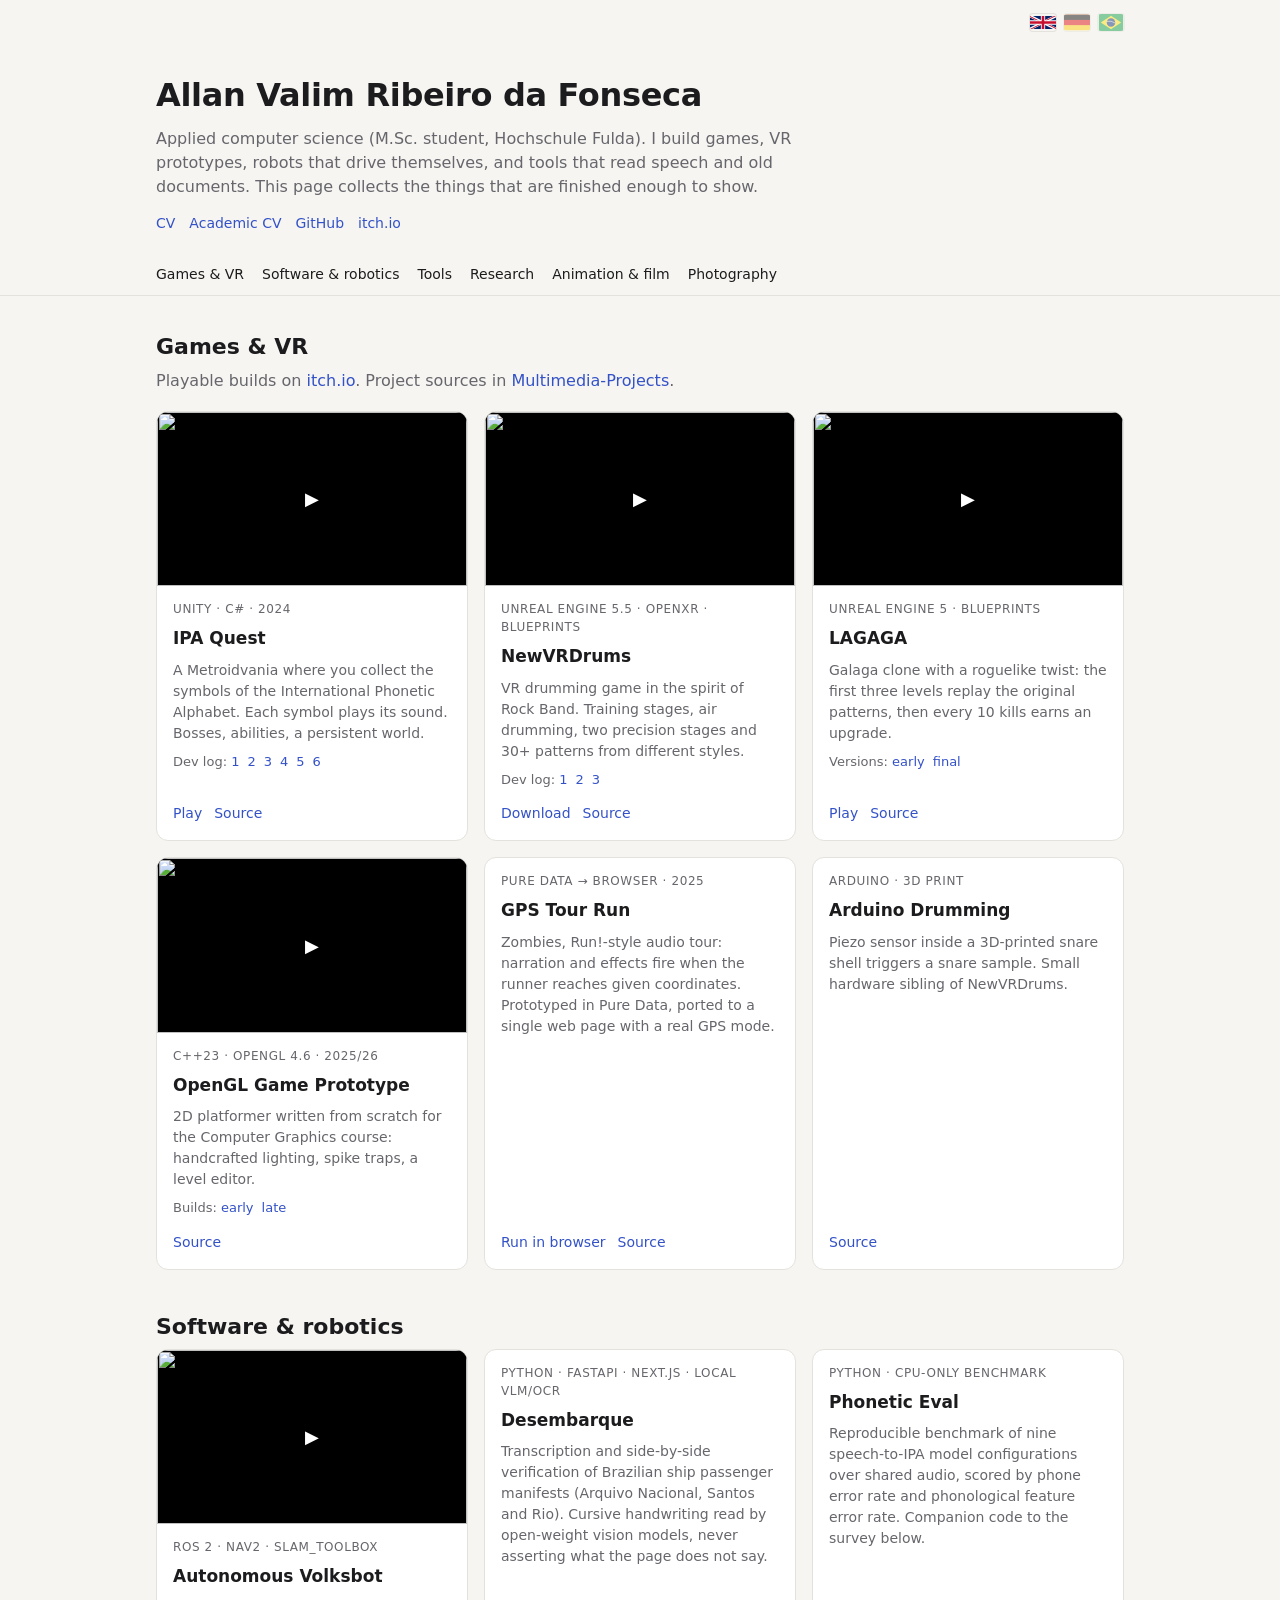
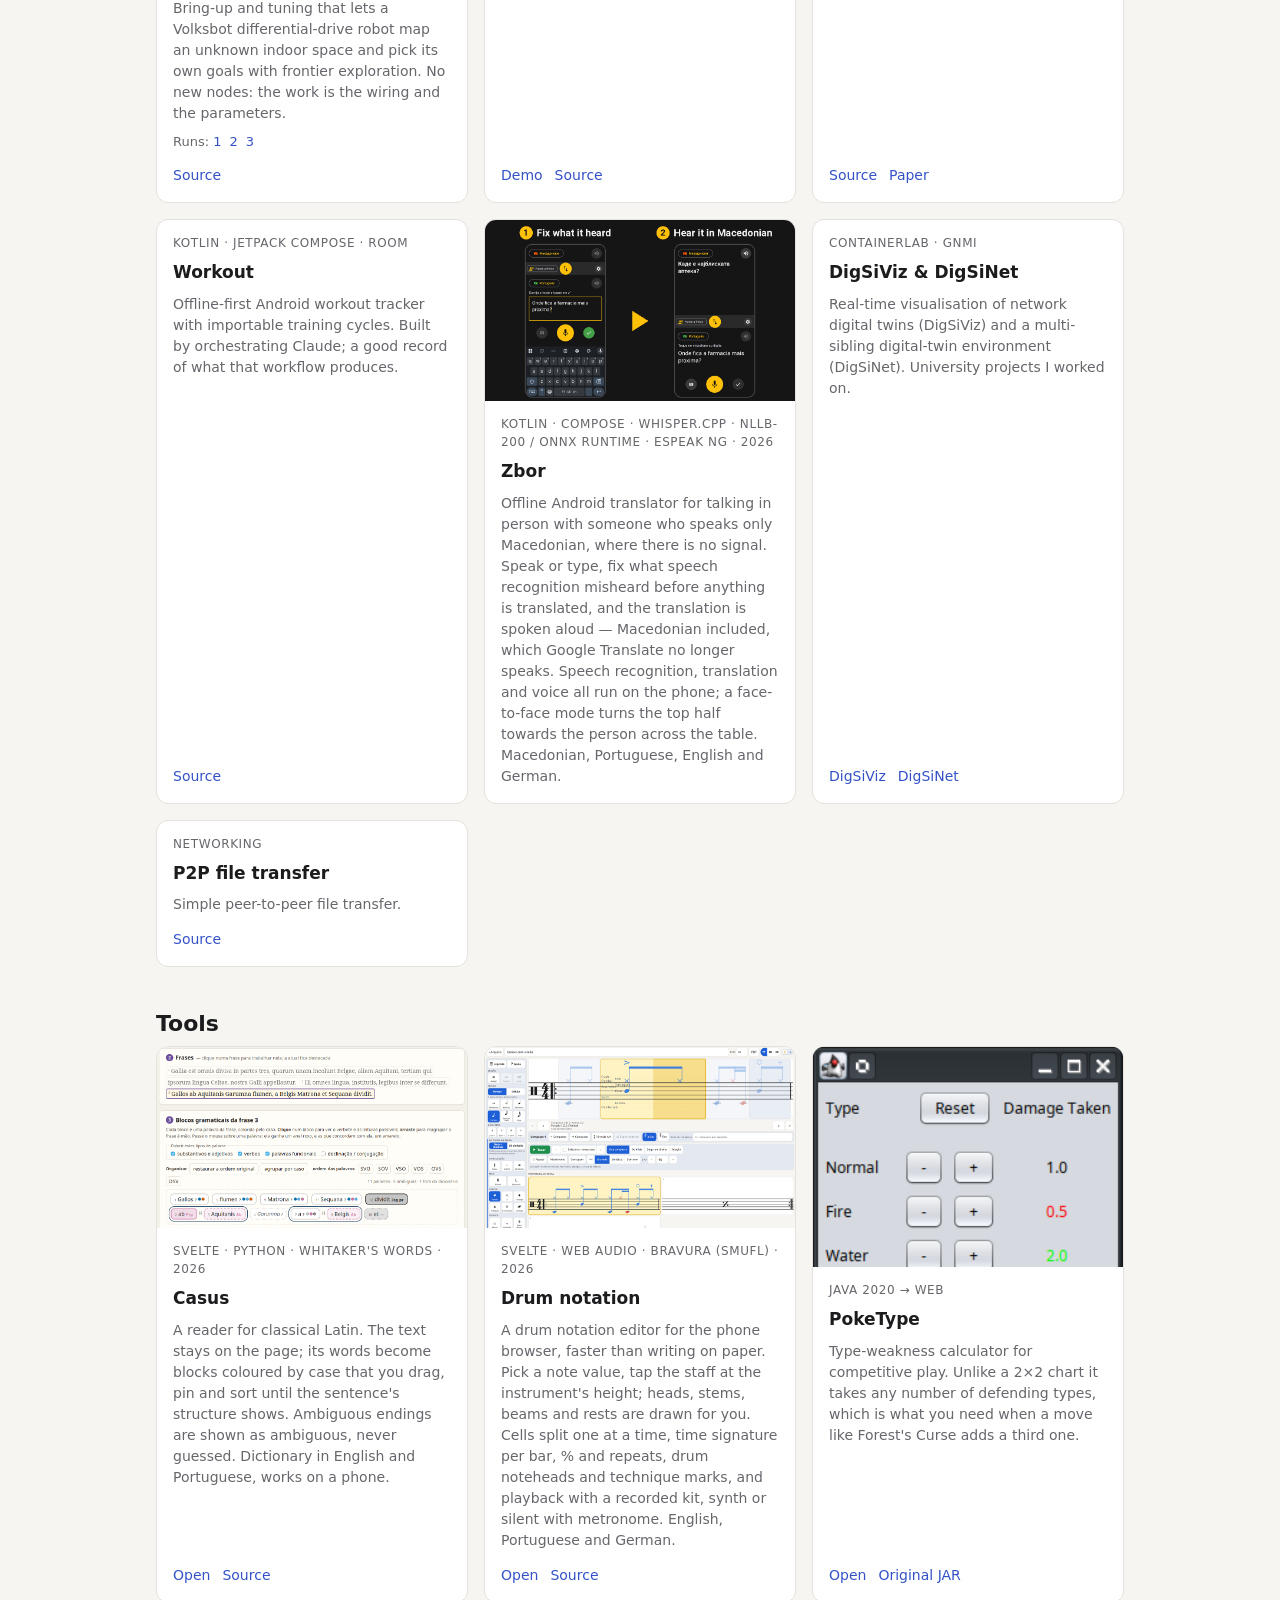
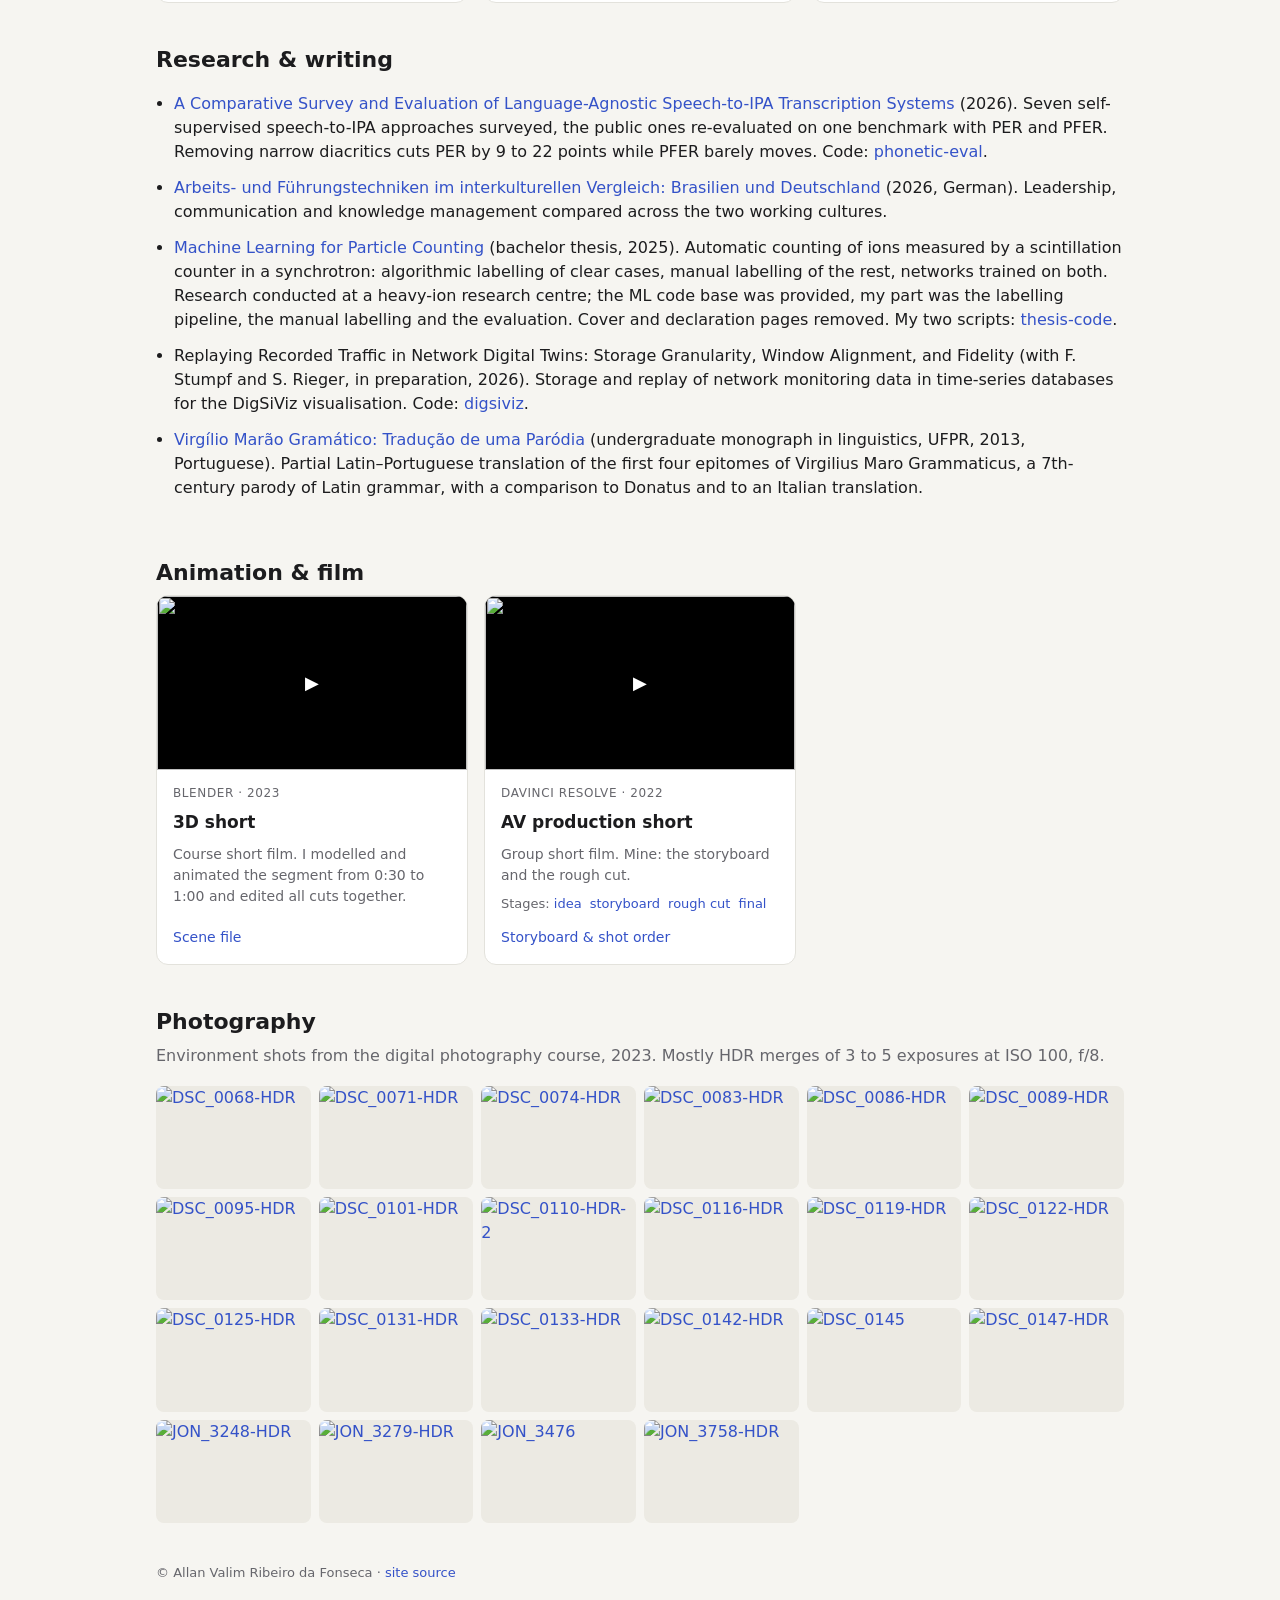
==== index.html @ 2a315b37 "Software: Zbor card (EN/PT/DE) with captioned phone screenshots Co-Authored-By: Claude Opus 5.5 <nor" ====
<!DOCTYPE html>
<html lang="en">
<head>
<meta charset="utf-8">
<meta name="viewport" content="width=device-width, initial-scale=1">
<title>Allan Valim</title>
<meta name="description" content="Portfolio: games, VR, robotics, speech and OCR research, photography.">
<link rel="stylesheet" href="/assets/site.css">
<link rel="alternate" hreflang="en" href="https://allan-valin.github.io/">
<link rel="alternate" hreflang="de" href="https://allan-valin.github.io/de/">
<link rel="alternate" hreflang="pt-BR" href="https://allan-valin.github.io/pt/">
</head>
<body>
<div class="wrap">
  <div class="topbar">
    <div class="lang"><a href="/" hreflang="en" aria-current="page"><img src="/assets/flag-en.svg" alt="English" title="English"></a><a href="/de/" hreflang="de"><img src="/assets/flag-de.svg" alt="Deutsch" title="Deutsch"></a><a href="/pt/" hreflang="pt-BR"><img src="/assets/flag-pt.svg" alt="Português (Brasil)" title="Português (Brasil)"></a></div>
  </div>
  <header>
    <h1>Allan Valim Ribeiro da Fonseca</h1>
    <p>Applied computer science (M.Sc. student, Hochschule Fulda). I build games, VR prototypes, robots that drive
    themselves, and tools that read speech and old documents. This page collects the things that are finished
    enough to show.</p>
    <div class="links">
      <a href="/cv/">CV</a>
      <a href="/cv/academic.html">Academic CV</a>
      <a href="https://github.com/allan-valin">GitHub</a>
      <a href="https://dshiryu.itch.io/">itch.io</a>
    </div>
  </header>
</div>
<nav><div class="wrap">
  <a href="#games">Games &amp; VR</a><a href="#software">Software &amp; robotics</a><a href="#tools">Tools</a>
  <a href="#research">Research</a><a href="#video">Animation &amp; film</a><a href="#photo">Photography</a>
</div></nav>
<div class="wrap">

<section id="games">
  <h2>Games &amp; VR</h2>
  <p class="lead">Playable builds on <a href="https://dshiryu.itch.io/">itch.io</a>. Project sources in
  <a href="https://github.com/allan-valin/Multimedia-Projects">Multimedia-Projects</a>.</p>
  <div class="grid">
    <article class="card">
      <div class="video" data-yt="d5KGt78X4Zw"></div>
      <div class="body">
        <div class="meta">Unity · C# · 2024</div>
        <h3>IPA Quest</h3>
        <p>A Metroidvania where you collect the symbols of the International Phonetic Alphabet. Each symbol plays its sound. Bosses, abilities, a persistent world.</p>
        <div class="more">Dev log: <a href="https://youtu.be/o40W4CSKxYI">1</a><a href="https://youtu.be/0MiXnWycQ1Y">2</a><a href="https://youtu.be/D8CVJgH5FyY">3</a><a href="https://youtu.be/lmDvVpGJ-9Q">4</a><a href="https://youtu.be/lhuoFkcW75Q">5</a><a href="https://youtu.be/d5KGt78X4Zw">6</a></div>
        <div class="actions"><a href="https://dshiryu.itch.io/ipa-quest">Play</a><a href="https://github.com/allan-valin/Multimedia-Projects/tree/main/ipa-quest">Source</a></div>
      </div>
    </article>
    <article class="card">
      <div class="video" data-yt="0HEHauoTeX4"></div>
      <div class="body">
        <div class="meta">Unreal Engine 5.5 · OpenXR · Blueprints</div>
        <h3>NewVRDrums</h3>
        <p>VR drumming game in the spirit of Rock Band. Training stages, air drumming, two precision stages and 30+ patterns from different styles.</p>
        <div class="more">Dev log: <a href="https://youtu.be/xFSqV9ts4kc">1</a><a href="https://youtu.be/C6ION-TzIEk">2</a><a href="https://youtu.be/0HEHauoTeX4">3</a></div>
        <div class="actions"><a href="https://dshiryu.itch.io/newvrdrums">Download</a><a href="https://github.com/allan-valin/Multimedia-Projects/tree/main/newvrdrums">Source</a></div>
      </div>
    </article>
    <article class="card">
      <div class="video" data-yt="rxo0J-phc5k"></div>
      <div class="body">
        <div class="meta">Unreal Engine 5 · Blueprints</div>
        <h3>LAGAGA</h3>
        <p>Galaga clone with a roguelike twist: the first three levels replay the original patterns, then every 10 kills earns an upgrade.</p>
        <div class="more">Versions: <a href="https://youtu.be/g9wgBNP4m7w">early</a><a href="https://youtu.be/rxo0J-phc5k">final</a></div>
        <div class="actions"><a href="https://dshiryu.itch.io/lagaga">Play</a><a href="https://github.com/allan-valin/Multimedia-Projects/tree/main/lagaga">Source</a></div>
      </div>
    </article>
    <article class="card">
      <div class="video" data-yt="SlkjIsgrkFg"></div>
      <div class="body">
        <div class="meta">C++23 · OpenGL 4.6 · 2025/26</div>
        <h3>OpenGL Game Prototype</h3>
        <p>2D platformer written from scratch for the Computer Graphics course: handcrafted lighting, spike traps, a level editor.</p>
        <div class="more">Builds: <a href="https://youtu.be/PyeexglXJ5c">early</a><a href="https://youtu.be/SlkjIsgrkFg">late</a></div>
        <div class="actions"><a href="https://github.com/allan-valin/OpenGL_Game_Prototype">Source</a></div>
      </div>
    </article>
    <article class="card">
      <div class="body">
        <div class="meta">Pure Data → browser · 2025</div>
        <h3>GPS Tour Run</h3>
        <p>Zombies, Run!-style audio tour: narration and effects fire when the runner reaches given coordinates. Prototyped in Pure Data, ported to a single web page with a real GPS mode.</p>
        <div class="actions"><a href="https://allan-valin.github.io/puredata_gps_tour_running/">Run in browser</a><a href="https://github.com/allan-valin/puredata_gps_tour_running">Source</a></div>
      </div>
    </article>
    <article class="card">
      <div class="body">
        <div class="meta">Arduino · 3D print</div>
        <h3>Arduino Drumming</h3>
        <p>Piezo sensor inside a 3D-printed snare shell triggers a snare sample. Small hardware sibling of NewVRDrums.</p>
        <div class="actions"><a href="https://github.com/allan-valin/Arduino_Drumming">Source</a></div>
      </div>
    </article>
  </div>
</section>

<section id="software">
  <h2>Software &amp; robotics</h2>
  <div class="grid">
    <article class="card">
      <div class="video" data-yt="T_6b75PGNpw"></div>
      <div class="body">
        <div class="meta">ROS 2 · Nav2 · slam_toolbox</div>
        <h3>Autonomous Volksbot</h3>
        <p>Bring-up and tuning that lets a Volksbot differential-drive robot map an unknown indoor space and pick its own goals with frontier exploration. No new nodes: the work is the wiring and the parameters.</p>
        <div class="more">Runs: <a href="https://youtu.be/T_6b75PGNpw">1</a><a href="https://youtu.be/JWfDaIo4NeI">2</a><a href="https://youtu.be/-dB20vLv-Fg">3</a></div>
        <div class="actions"><a href="https://github.com/allan-valin/autonomous_driving_volksbot_nbv">Source</a></div>
      </div>
    </article>
    <article class="card">
      <div class="body">
        <div class="meta">Python · FastAPI · Next.js · local VLM/OCR</div>
        <h3>Desembarque</h3>
        <p>Transcription and side-by-side verification of Brazilian ship passenger manifests (Arquivo Nacional, Santos and Rio). Cursive handwriting read by open-weight vision models, never asserting what the page does not say.</p>
        <div class="actions"><a href="/desembarque/">Demo</a><a href="https://github.com/allan-valin/ocr-gene-docs">Source</a></div>
      </div>
    </article>
    <article class="card">
      <div class="body">
        <div class="meta">Python · CPU-only benchmark</div>
        <h3>Phonetic Eval</h3>
        <p>Reproducible benchmark of nine speech-to-IPA model configurations over shared audio, scored by phone error rate and phonological feature error rate. Companion code to the survey below.</p>
        <div class="actions"><a href="https://github.com/allan-valin/phonetic-eval">Source</a><a href="#research">Paper</a></div>
      </div>
    </article>
    <article class="card">
      <div class="body">
        <div class="meta">Kotlin · Jetpack Compose · Room</div>
        <h3>Workout</h3>
        <p>Offline-first Android workout tracker with importable training cycles. Built by orchestrating Claude; a good record of what that workflow produces.</p>
        <div class="actions"><a href="https://github.com/allan-valin/workout-app">Source</a></div>
      </div>
    </article>
    <article class="card">
      <img class="shot" src="/img/zbor-en.png" alt="Zbor on a phone: a Portuguese sentence being corrected, then its Macedonian translation">
      <div class="body">
        <div class="meta">Kotlin · Compose · whisper.cpp · NLLB-200 / ONNX Runtime · eSpeak NG · 2026</div>
        <h3>Zbor</h3>
        <p>Offline Android translator for talking in person with someone who speaks only Macedonian, where there is no signal. Speak or type, fix what speech recognition misheard before anything is translated, and the translation is spoken aloud &mdash; Macedonian included, which Google Translate no longer speaks. Speech recognition, translation and voice all run on the phone; a face-to-face mode turns the top half towards the person across the table. Macedonian, Portuguese, English and German.</p>
      </div>
    </article>
    <article class="card">
      <div class="body">
        <div class="meta">containerlab · gNMI</div>
        <h3>DigSiViz &amp; DigSiNet</h3>
        <p>Real-time visualisation of network digital twins (DigSiViz) and a multi-sibling digital-twin environment (DigSiNet). University projects I worked on.</p>
        <div class="actions"><a href="https://github.com/allan-valin/digsiviz">DigSiViz</a><a href="https://github.com/allan-valin/digsinet">DigSiNet</a></div>
      </div>
    </article>
    <article class="card">
      <div class="body">
        <div class="meta">Networking</div>
        <h3>P2P file transfer</h3>
        <p>Simple peer-to-peer file transfer.</p>
        <div class="actions"><a href="https://github.com/allan-valin/P2P">Source</a></div>
      </div>
    </article>
  </div>
</section>

<section id="tools">
  <h2>Tools</h2>
  <div class="grid">
    <article class="card">
      <a href="https://allan-valin.github.io/casus/"><img class="shot" src="/img/casus.png" alt="Casus: the first sentence of Caesar as blocks coloured by case"></a>
      <div class="body">
        <div class="meta">Svelte · Python · Whitaker's WORDS · 2026</div>
        <h3>Casus</h3>
        <p>A reader for classical Latin. The text stays on the page; its words become blocks coloured by case that you drag, pin and sort until the sentence's structure shows. Ambiguous endings are shown as ambiguous, never guessed. Dictionary in English and Portuguese, works on a phone.</p>
        <div class="actions"><a href="https://allan-valin.github.io/casus/">Open</a><a href="https://github.com/allan-valin/casus">Source</a></div>
      </div>
    </article>
    <article class="card">
      <a href="https://allan-valin.github.io/drum-notation-app/"><img class="shot" src="/img/drum-notation.png" alt="Drum notation editor: a groove with a fill, the focused beat enlarged above the whole score"></a>
      <div class="body">
        <div class="meta">Svelte · Web Audio · Bravura (SMuFL) · 2026</div>
        <h3>Drum notation</h3>
        <p>A drum notation editor for the phone browser, faster than writing on paper. Pick a note value, tap the staff at the instrument's height; heads, stems, beams and rests are drawn for you. Cells split one at a time, time signature per bar, % and repeats, drum noteheads and technique marks, and playback with a recorded kit, synth or silent with metronome. English, Portuguese and German.</p>
        <div class="actions"><a href="https://allan-valin.github.io/drum-notation-app/">Open</a><a href="https://github.com/allan-valin/drum-notation-app">Source</a></div>
      </div>
    </article>
    <article class="card">
      <a href="/poketype/"><img class="shot" src="/img/poketype.png" alt="PokeType with Fire and Flying selected" style="max-height:220px;object-fit:cover;object-position:top"></a>
      <div class="body">
        <div class="meta">Java 2020 → web</div>
        <h3>PokeType</h3>
        <p>Type-weakness calculator for competitive play. Unlike a 2×2 chart it takes any number of defending types, which is what you need when a move like Forest's Curse adds a third one.</p>
        <div class="actions"><a href="/poketype/">Open</a><a href="https://github.com/allan-valin/Multimedia-Projects/tree/main/poketype">Original JAR</a></div>
      </div>
    </article>
  </div>
</section>

<section id="research">
  <h2>Research &amp; writing</h2>
  <div class="papers"><ul>
    <li><a href="/papers/2026-speech-to-ipa-survey.pdf">A Comparative Survey and Evaluation of Language-Agnostic Speech-to-IPA Transcription Systems</a> (2026).
      Seven self-supervised speech-to-IPA approaches surveyed, the public ones re-evaluated on one benchmark with PER and PFER. Removing narrow diacritics cuts PER by 9 to 22 points while PFER barely moves. Code: <a href="https://github.com/allan-valin/phonetic-eval">phonetic-eval</a>.</li>
    <li><a href="/papers/2026-hausarbeit-arbeits-und-fuehrungstechniken.pdf">Arbeits- und Führungstechniken im interkulturellen Vergleich: Brasilien und Deutschland</a> (2026, German).
      Leadership, communication and knowledge management compared across the two working cultures.</li>
    <li><a href="/papers/2025-bachelor-thesis-ml-particle-counting.pdf">Machine Learning for Particle Counting</a> (bachelor thesis, 2025). Automatic counting of ions measured by a scintillation counter in a synchrotron: algorithmic labelling of clear cases, manual labelling of the rest, networks trained on both. Research conducted at a heavy-ion research centre; the ML code base was provided, my part was the labelling pipeline, the manual labelling and the evaluation. Cover and declaration pages removed. My two scripts: <a href="https://github.com/allan-valin/allan-valin.github.io/tree/main/papers/thesis-code">thesis-code</a>.</li>
    <li><span>Replaying Recorded Traffic in Network Digital Twins: Storage Granularity, Window Alignment, and Fidelity</span> (with F. Stumpf and S. Rieger, in preparation, 2026).
      Storage and replay of network monitoring data in time-series databases for the DigSiViz visualisation. Code: <a href="https://github.com/allan-valin/digsiviz">digsiviz</a>.</li>
    <li><a href="/papers/2013-monografia-virgilio-marao-gramatico.pdf">Virgílio Marão Gramático: Tradução de uma Paródia</a> (undergraduate monograph in linguistics, UFPR, 2013, Portuguese).
      Partial Latin–Portuguese translation of the first four epitomes of Virgilius Maro Grammaticus, a 7th-century parody of Latin grammar, with a comparison to Donatus and to an Italian translation.</li>
  </ul></div>
</section>

<section id="video">
  <h2>Animation &amp; film</h2>
  <div class="grid">
    <article class="card">
      <div class="video" data-yt="PU85iHkLb8Q"></div>
      <div class="body">
        <div class="meta">Blender · 2023</div>
        <h3>3D short</h3>
        <p>Course short film. I modelled and animated the segment from 0:30 to 1:00 and edited all cuts together.</p>
        <div class="actions"><a href="https://github.com/allan-valin/Multimedia-Projects/tree/main/blender-animation">Scene file</a></div>
      </div>
    </article>
    <article class="card">
      <div class="video" data-yt="4o1PCR2Bwsg"></div>
      <div class="body">
        <div class="meta">DaVinci Resolve · 2022</div>
        <h3>AV production short</h3>
        <p>Group short film. Mine: the storyboard and the rough cut.</p>
        <div class="more">Stages: <a href="https://youtu.be/dv04gdY5CBw">idea</a><a href="https://youtu.be/NxbNgtwK-fs">storyboard</a><a href="https://youtu.be/JiZ6InrlHv8">rough cut</a><a href="https://youtu.be/4o1PCR2Bwsg">final</a></div>
        <div class="actions"><a href="https://github.com/allan-valin/Multimedia-Projects/tree/main/av-production">Storyboard &amp; shot order</a></div>
      </div>
    </article>
  </div>
</section>

<section id="photo">
  <h2>Photography</h2>
  <p class="lead">Environment shots from the digital photography course, 2023. Mostly HDR merges of 3 to 5 exposures at ISO 100, f/8.</p>
  <div class="photos" id="photos"></div>
</section>

<footer>© Allan Valim Ribeiro da Fonseca · <a href="https://github.com/allan-valin/allan-valin.github.io">site source</a></footer>
</div>
<script>
// YouTube: thumbnail first, iframe only on click (no third-party requests until the visitor asks).
for (const v of document.querySelectorAll(".video[data-yt]")) {
  const id = v.dataset.yt;
  v.innerHTML = `<img src="https://img.youtube.com/vi/${id}/hqdefault.jpg" alt="" loading="lazy"><button aria-label="Play video"></button>`;
  v.querySelector("button").onclick = () => { v.innerHTML = `<iframe src="https://www.youtube-nocookie.com/embed/${id}?autoplay=1" title="YouTube video" allow="autoplay; encrypted-media; picture-in-picture" allowfullscreen></iframe>`; };
}
const P = ["DSC_0068-HDR","DSC_0071-HDR","DSC_0074-HDR","DSC_0083-HDR","DSC_0086-HDR","DSC_0089-HDR","DSC_0095-HDR","DSC_0101-HDR","DSC_0110-HDR-2","DSC_0116-HDR","DSC_0119-HDR","DSC_0122-HDR","DSC_0125-HDR","DSC_0131-HDR","DSC_0133-HDR","DSC_0142-HDR","DSC_0145","DSC_0147-HDR","JON_3248-HDR","JON_3279-HDR","JON_3476","JON_3758-HDR"];
const base = "https://raw.githubusercontent.com/allan-valin/Multimedia-Projects/main/photography/";
document.getElementById("photos").innerHTML = P.map(n => `<a href="${base}${n}.jpg" target="_blank" rel="noopener"><img src="${base}thumb_${n}.jpg" alt="${n}" loading="lazy"></a>`).join("");
</script>
</body>
</html>
---- assets/site.css ----
:root { --bg:#f6f5f1; --fg:#1c1c1e; --mute:#66666c; --card:#fff; --line:#e3e2dc; --accent:#3452c8; --tag:#eceae3; }
@media (prefers-color-scheme: dark) { :root { --bg:#131518; --fg:#e8e6e1; --mute:#9094a0; --card:#1b1e24; --line:#2a2e37; --accent:#8da2fb; --tag:#262a33; } }
* { box-sizing:border-box; }
html { scroll-behavior:smooth; }
body { margin:0; background:var(--bg); color:var(--fg); font:16px/1.5 system-ui,-apple-system,Segoe UI,sans-serif; }
a { color:var(--accent); text-decoration:none; } a:hover { text-decoration:underline; }
.wrap { max-width:1000px; margin:0 auto; padding:0 16px; }
header { padding:40px 0 20px; }
header h1 { margin:0; font-size:32px; letter-spacing:-.01em; }
header p { margin:8px 0 0; color:var(--mute); max-width:640px; }
nav { position:sticky; top:0; background:color-mix(in srgb, var(--bg) 88%, transparent); backdrop-filter:blur(8px); border-bottom:1px solid var(--line); z-index:5; }
nav .wrap { display:flex; gap:4px 18px; flex-wrap:wrap; padding:10px 16px; font-size:14px; }
nav a { color:var(--fg); }
.links { margin-top:14px; display:flex; gap:14px; flex-wrap:wrap; font-size:14px; }
section { padding:34px 0 6px; }
h2 { font-size:22px; margin:0 0 6px; }
.lead { color:var(--mute); margin:0 0 18px; }
.grid { display:grid; grid-template-columns:repeat(auto-fill, minmax(290px,1fr)); gap:16px; }
.card { background:var(--card); border:1px solid var(--line); border-radius:12px; overflow:hidden; display:flex; flex-direction:column; }
.card .body { padding:14px 16px 16px; display:flex; flex-direction:column; gap:8px; flex:1; }
.card h3 { margin:0; font-size:17px; }
.card p { margin:0; color:var(--mute); font-size:14px; }
.meta { font-size:12px; color:var(--mute); text-transform:uppercase; letter-spacing:.05em; }
.actions { margin-top:auto; padding-top:6px; display:flex; gap:12px; flex-wrap:wrap; font-size:14px; }
.video { position:relative; aspect-ratio:16/9; background:#000; }
.video iframe, .video img { position:absolute; inset:0; width:100%; height:100%; border:0; object-fit:cover; }
.video button { position:absolute; inset:0; width:100%; height:100%; background:transparent; border:0; cursor:pointer; }
.video button::after { content:"▶"; position:absolute; left:50%; top:50%; transform:translate(-50%,-50%); width:56px; height:40px; border-radius:10px; background:rgba(0,0,0,.7); color:#fff; font-size:18px; display:grid; place-items:center; }
.more { font-size:13px; color:var(--mute); }
.more a { margin-right:8px; }
.tags { display:flex; gap:6px; flex-wrap:wrap; }
.tags span { background:var(--tag); border-radius:999px; padding:2px 9px; font-size:12px; color:var(--mute); }
.photos { display:grid; grid-template-columns:repeat(auto-fill, minmax(150px,1fr)); gap:8px; }
.photos a { display:block; aspect-ratio:3/2; overflow:hidden; border-radius:8px; background:var(--tag); }
.photos img { width:100%; height:100%; object-fit:cover; display:block; transition:transform .2s; }
.photos a:hover img { transform:scale(1.03); }
.papers li { margin-bottom:12px; }
.papers ul { padding-left:18px; }
footer { padding:34px 0; color:var(--mute); font-size:13px; }
img.shot { width:100%; display:block; background:#2b2f36; }

/* language switcher */
.topbar { display:flex; justify-content:space-between; align-items:center; gap:12px; padding-top:14px; font-size:14px; }
.topbar .home { color:var(--mute); }
.lang { display:flex; gap:8px; margin-left:auto; }
.lang a { display:block; opacity:.45; transition:opacity .15s; }
.lang a:hover, .lang a[aria-current="page"] { opacity:1; }
.lang img { width:26px; height:17px; display:block; border-radius:3px; box-shadow:0 0 0 1px var(--line); }

/* CV pages */
.cv { max-width:780px; }
.cv header { padding-bottom:6px; }
.cv .contact { color:var(--mute); font-size:14px; margin-top:6px; }
.cv h2 { margin:30px 0 10px; padding-bottom:4px; border-bottom:1px solid var(--line); }
.cv .entry { margin:0 0 14px; }
.cv .entry .head { display:flex; justify-content:space-between; gap:4px 16px; flex-wrap:wrap; }
.cv .entry .when { color:var(--mute); font-size:14px; white-space:nowrap; }
.cv .entry .where { color:var(--mute); font-size:14px; }
.cv ul, .cv ol { margin:6px 0 0; padding-left:20px; }
.cv li { margin-bottom:4px; }
.cv table { border-collapse:collapse; width:100%; font-size:15px; }
.cv td { border-top:1px solid var(--line); padding:7px 10px 7px 0; vertical-align:top; }
.cv td:first-child { color:var(--mute); width:30%; }
.cv .note { color:var(--mute); font-size:14px; }
@media print { nav, .topbar { display:none; } body { background:#fff; color:#000; } }
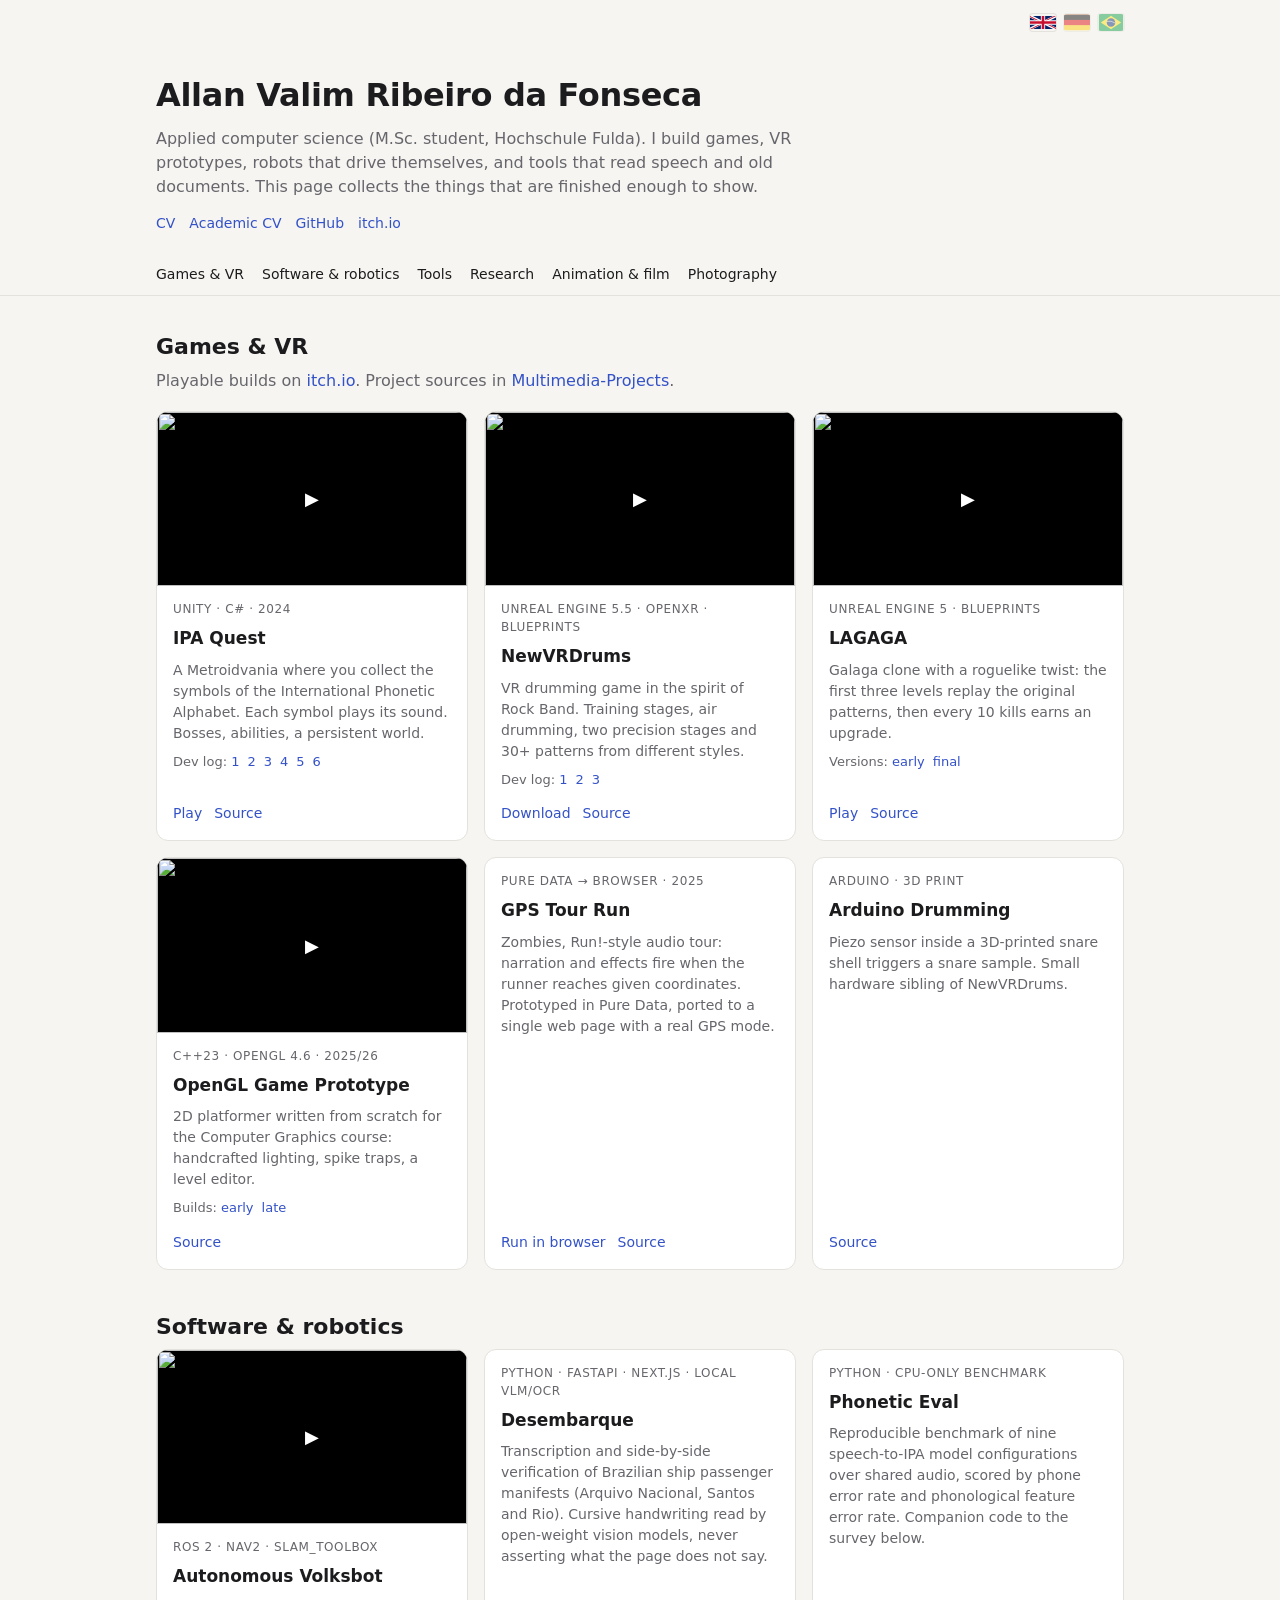
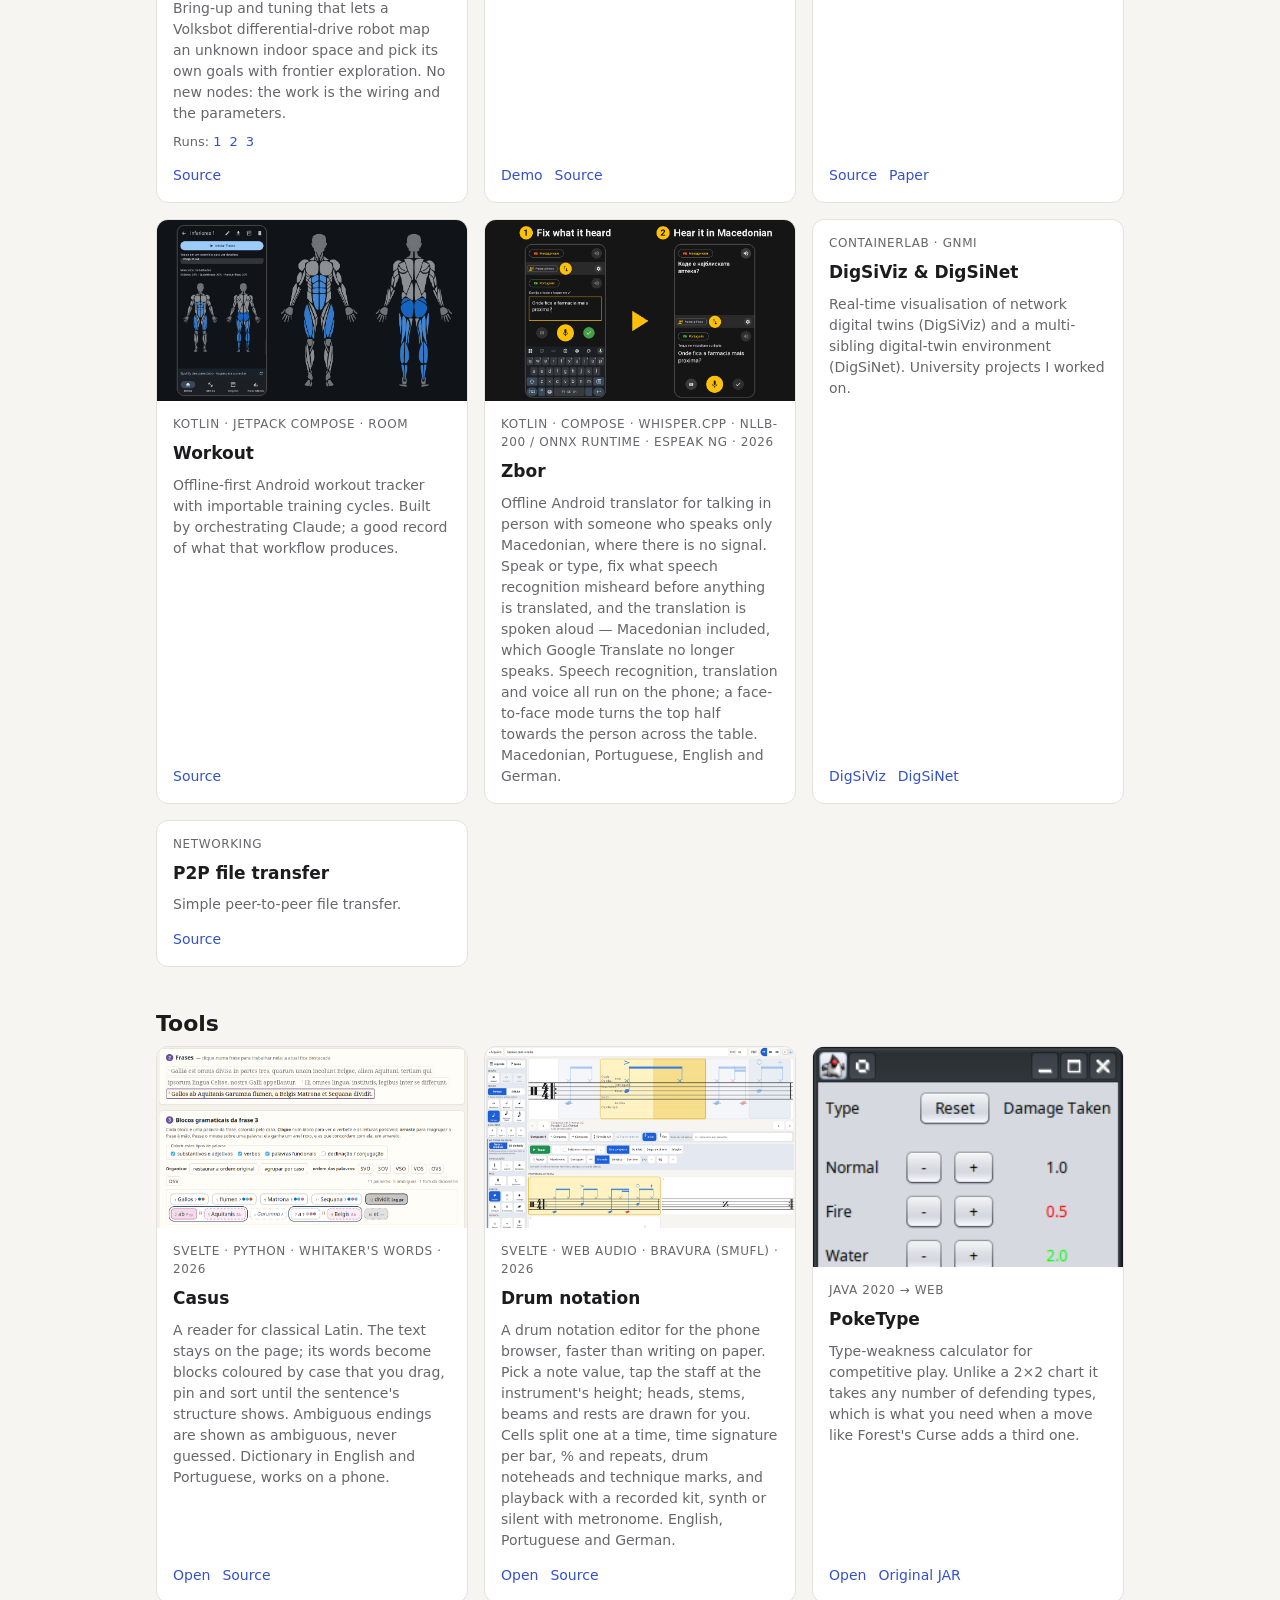
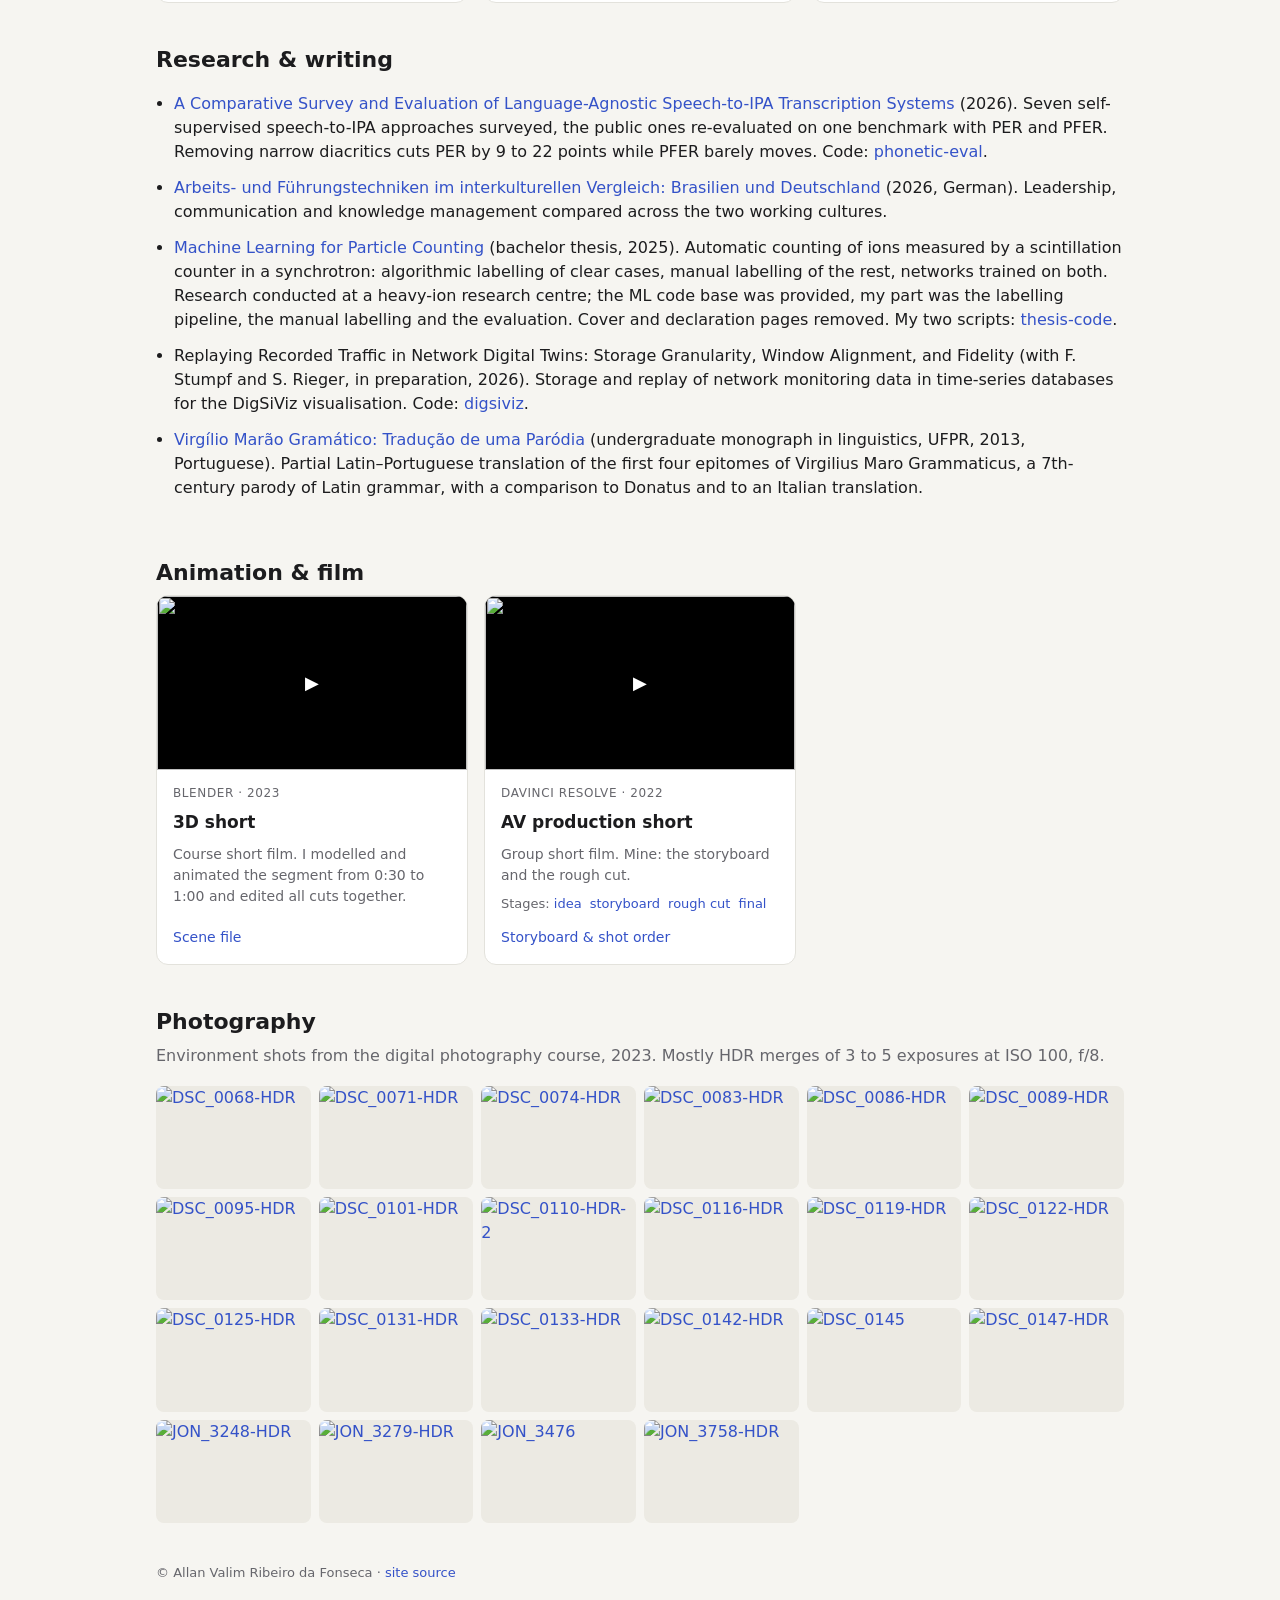
==== commit c9ffc5e6: "Workout card: phone screenshot with the muscle map Co-Authored-By: Claude Opus 5.5 <noreply@anthropi" ====
--- a/index.html
+++ b/index.html
@@ -128,6 +128,7 @@
       </div>
     </article>
     <article class="card">
+      <a href="https://github.com/allan-valin/workout-app"><img class="shot" src="/img/workout.png" alt="Workout app: a lower-body routine with the muscles it works highlighted on a body map"></a>
       <div class="body">
         <div class="meta">Kotlin · Jetpack Compose · Room</div>
         <h3>Workout</h3>
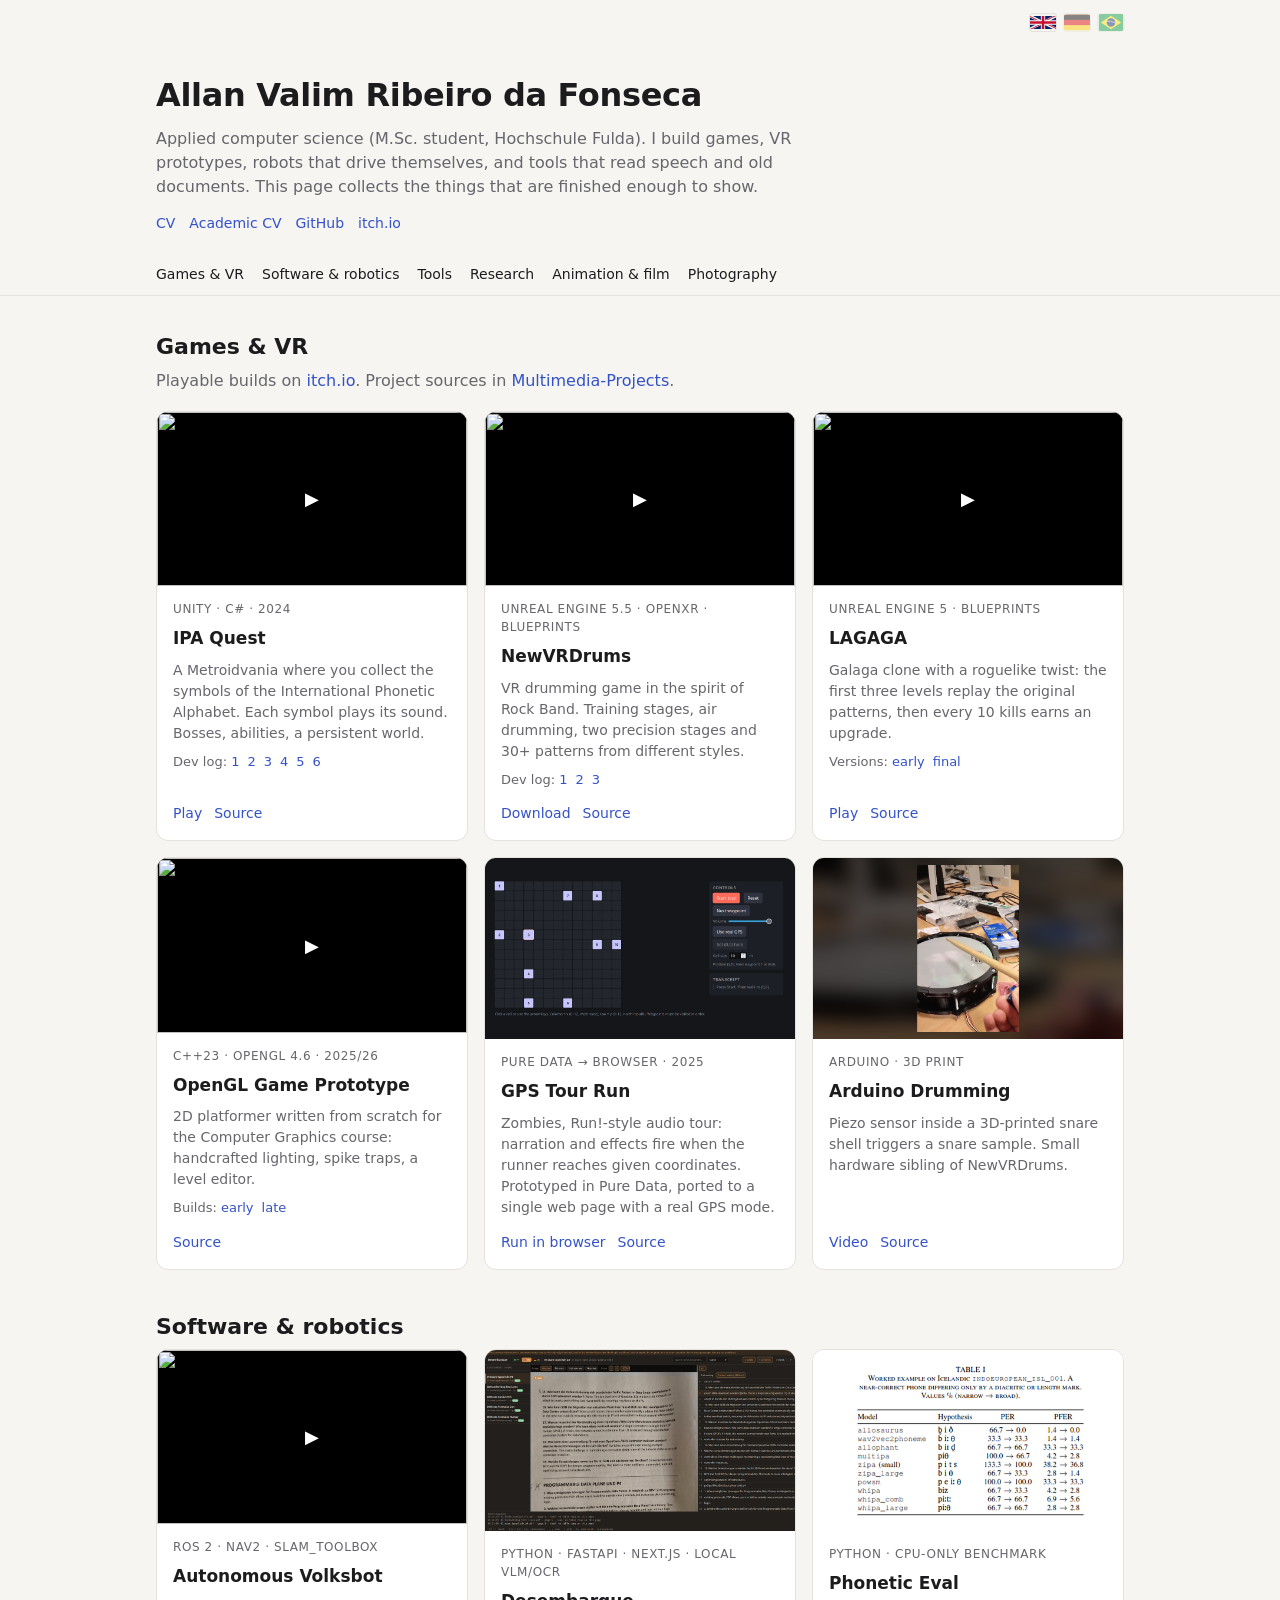
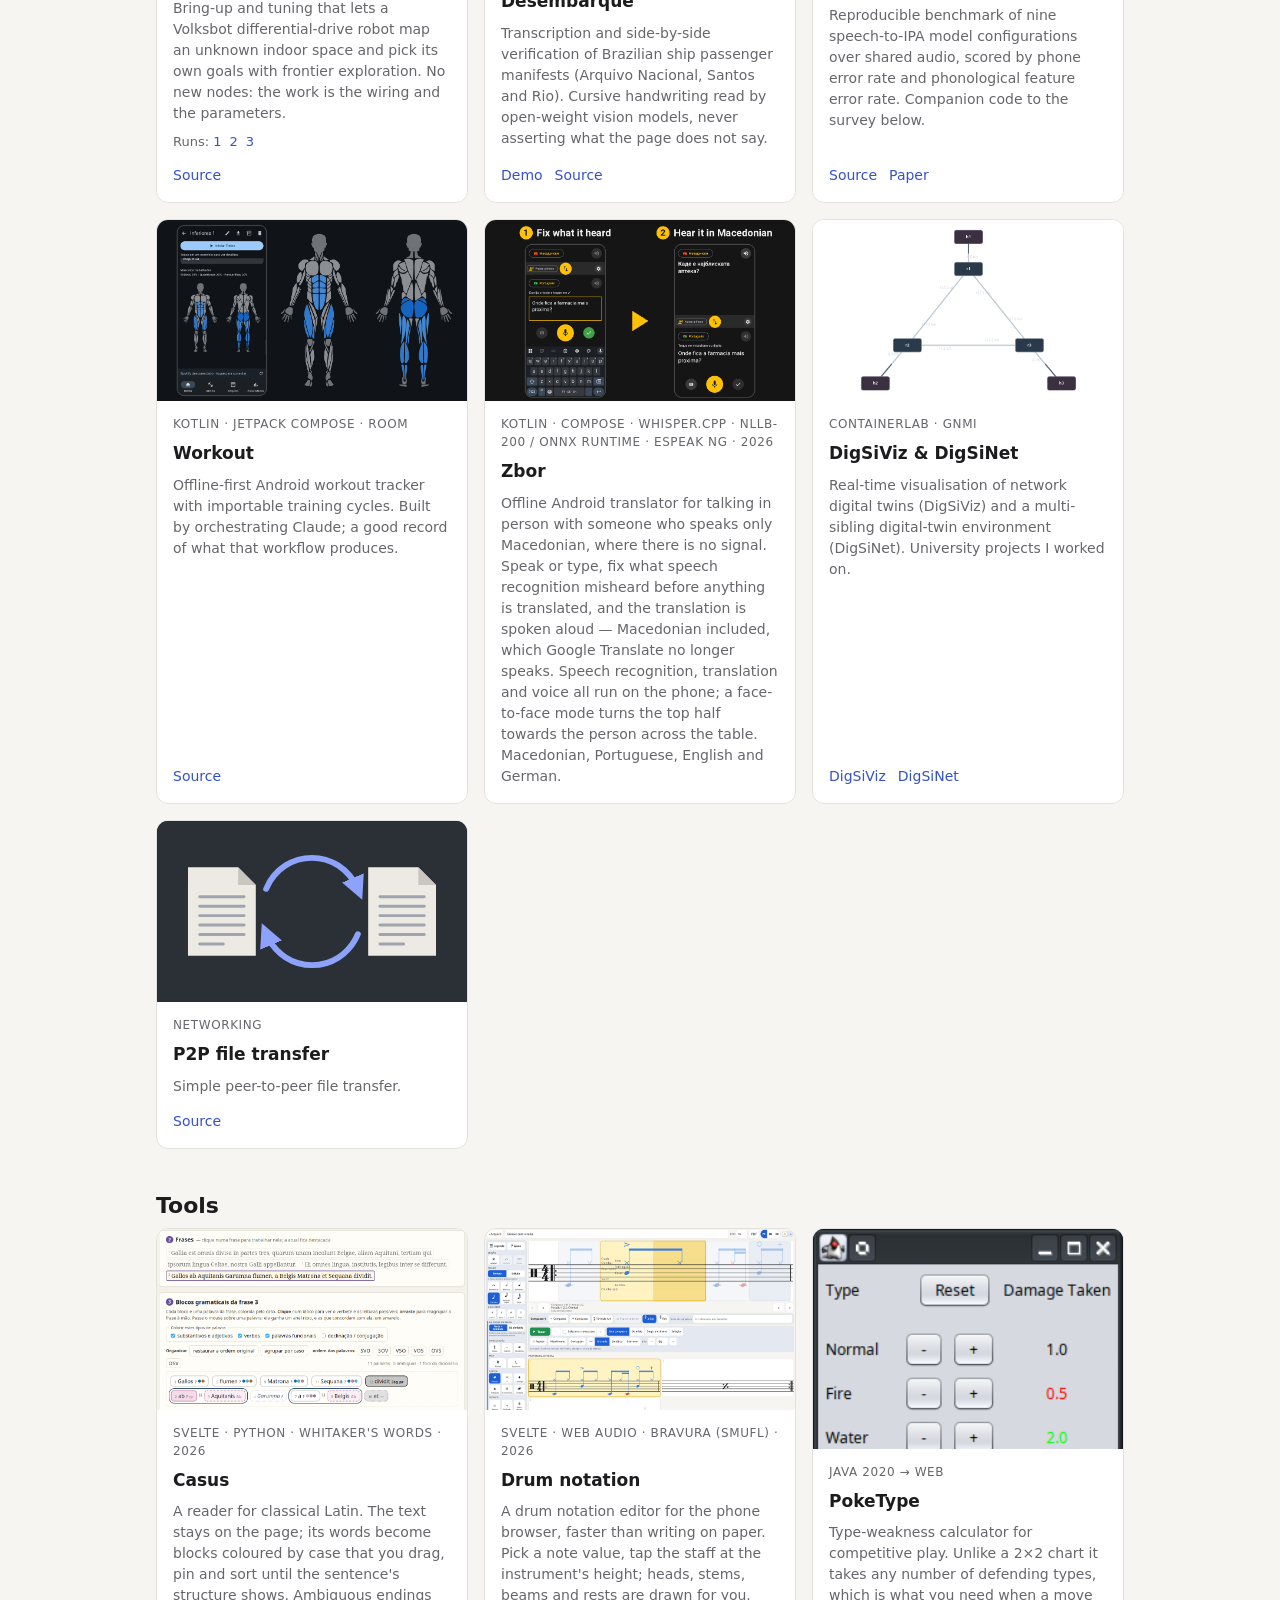
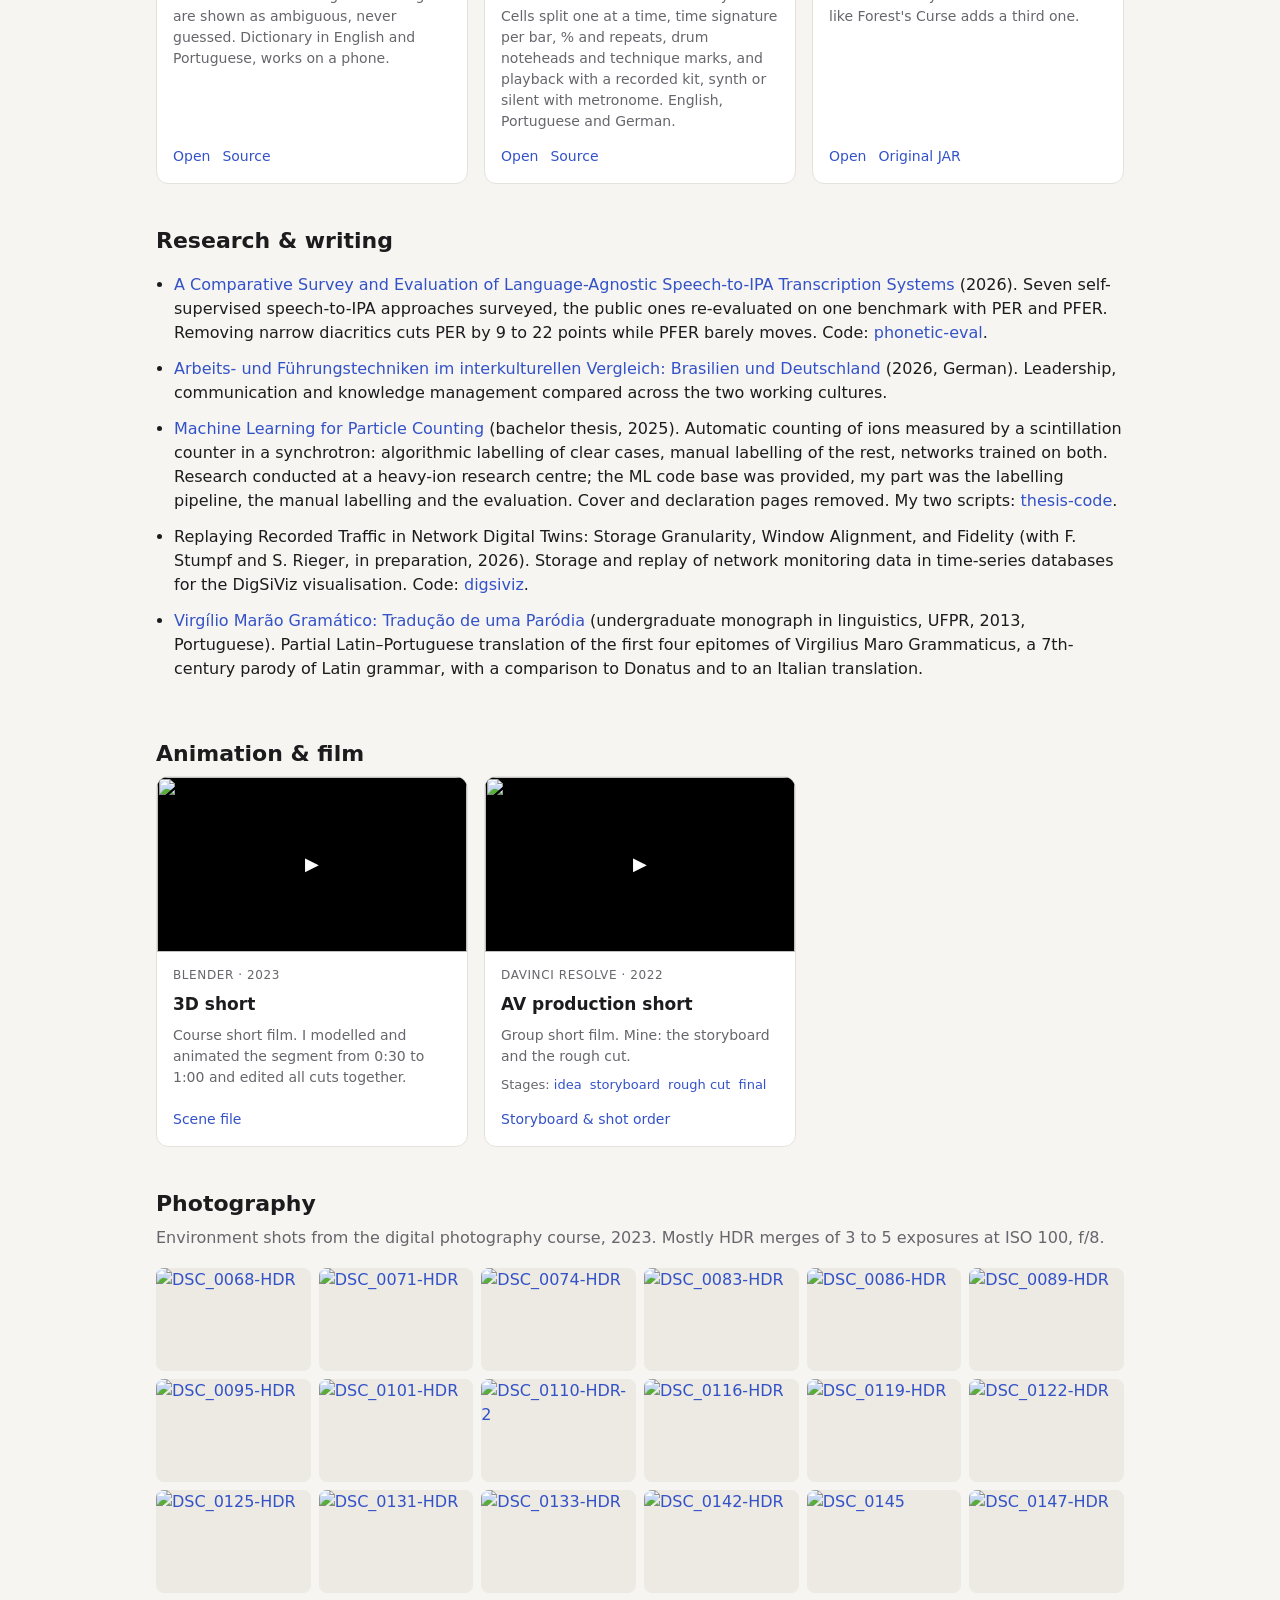
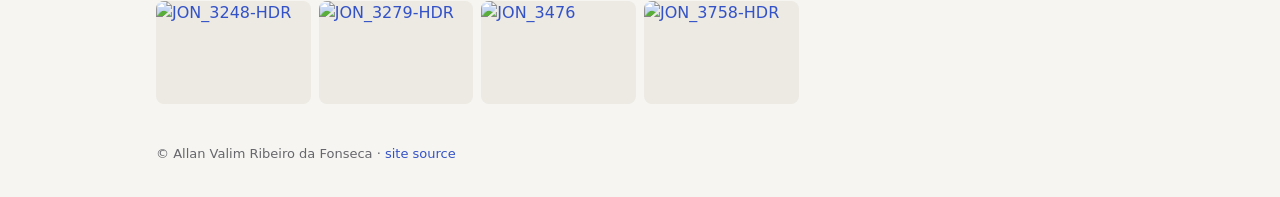
==== commit 3b06e7fa: "Images for GPS Tour Run, Arduino Drumming (+ video), Desembarque, Phonetic Eval, DigSiViz, P2P Co-Au" ====
--- a/index.html
+++ b/index.html
@@ -80,6 +80,7 @@
       </div>
     </article>
     <article class="card">
+      <a href="https://allan-valin.github.io/puredata_gps_tour_running/"><img class="shot" src="/img/gps-tour.png" alt="GPS Tour Run in the browser: a grid of numbered waypoints and the tour controls" loading="lazy"></a>
       <div class="body">
         <div class="meta">Pure Data → browser · 2025</div>
         <h3>GPS Tour Run</h3>
@@ -88,11 +89,12 @@
       </div>
     </article>
     <article class="card">
+      <a href="https://github.com/allan-valin/Arduino_Drumming/blob/main/media/arduino-drumming.mp4"><img class="shot" src="/img/arduino-drumming.png" alt="The 3D-printed snare being hit with a drumstick" loading="lazy"></a>
       <div class="body">
         <div class="meta">Arduino · 3D print</div>
         <h3>Arduino Drumming</h3>
         <p>Piezo sensor inside a 3D-printed snare shell triggers a snare sample. Small hardware sibling of NewVRDrums.</p>
-        <div class="actions"><a href="https://github.com/allan-valin/Arduino_Drumming">Source</a></div>
+        <div class="actions"><a href="https://github.com/allan-valin/Arduino_Drumming/blob/main/media/arduino-drumming.mp4">Video</a><a href="https://github.com/allan-valin/Arduino_Drumming">Source</a></div>
       </div>
     </article>
   </div>
@@ -112,6 +114,7 @@
       </div>
     </article>
     <article class="card">
+      <a href="/desembarque/"><img class="shot" src="/img/desembarque.png" alt="Desembarque: a scanned page beside its line-by-line transcription" loading="lazy"></a>
       <div class="body">
         <div class="meta">Python · FastAPI · Next.js · local VLM/OCR</div>
         <h3>Desembarque</h3>
@@ -120,6 +123,7 @@
       </div>
     </article>
     <article class="card">
+      <a href="https://github.com/allan-valin/phonetic-eval"><img class="shot" src="/img/phonetic-eval.png" alt="Table: ten speech-to-IPA models on one Icelandic word, PER and PFER narrow to broad" loading="lazy"></a>
       <div class="body">
         <div class="meta">Python · CPU-only benchmark</div>
         <h3>Phonetic Eval</h3>
@@ -145,6 +149,7 @@
       </div>
     </article>
     <article class="card">
+      <a href="https://github.com/allan-valin/digsiviz"><img class="shot" src="/img/digsiviz.png" alt="DigSiViz: a three-router network topology with live link rates" loading="lazy"></a>
       <div class="body">
         <div class="meta">containerlab · gNMI</div>
         <h3>DigSiViz &amp; DigSiNet</h3>
@@ -153,6 +158,7 @@
       </div>
     </article>
     <article class="card">
+      <a href="https://github.com/allan-valin/P2P"><img class="shot" src="/img/p2p.svg" alt="Two files with arrows going both ways between them" loading="lazy"></a>
       <div class="body">
         <div class="meta">Networking</div>
         <h3>P2P file transfer</h3>
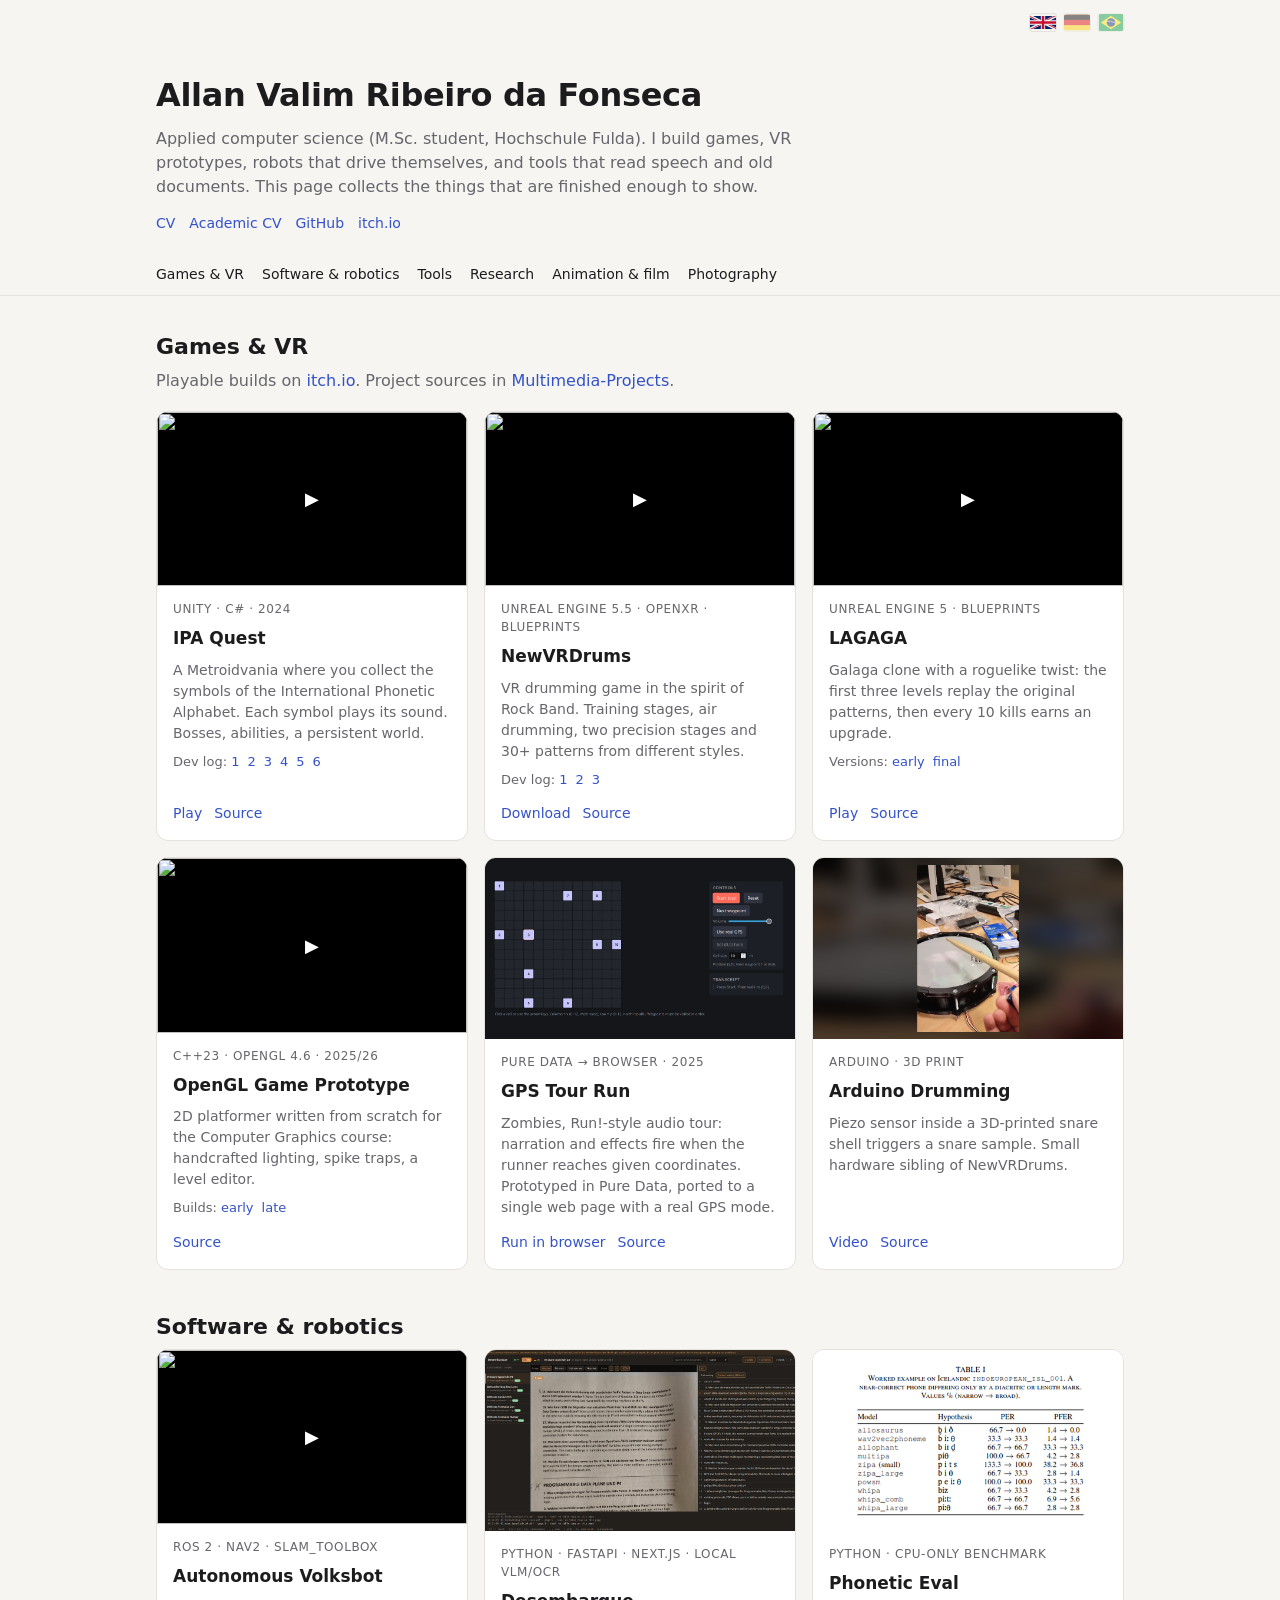
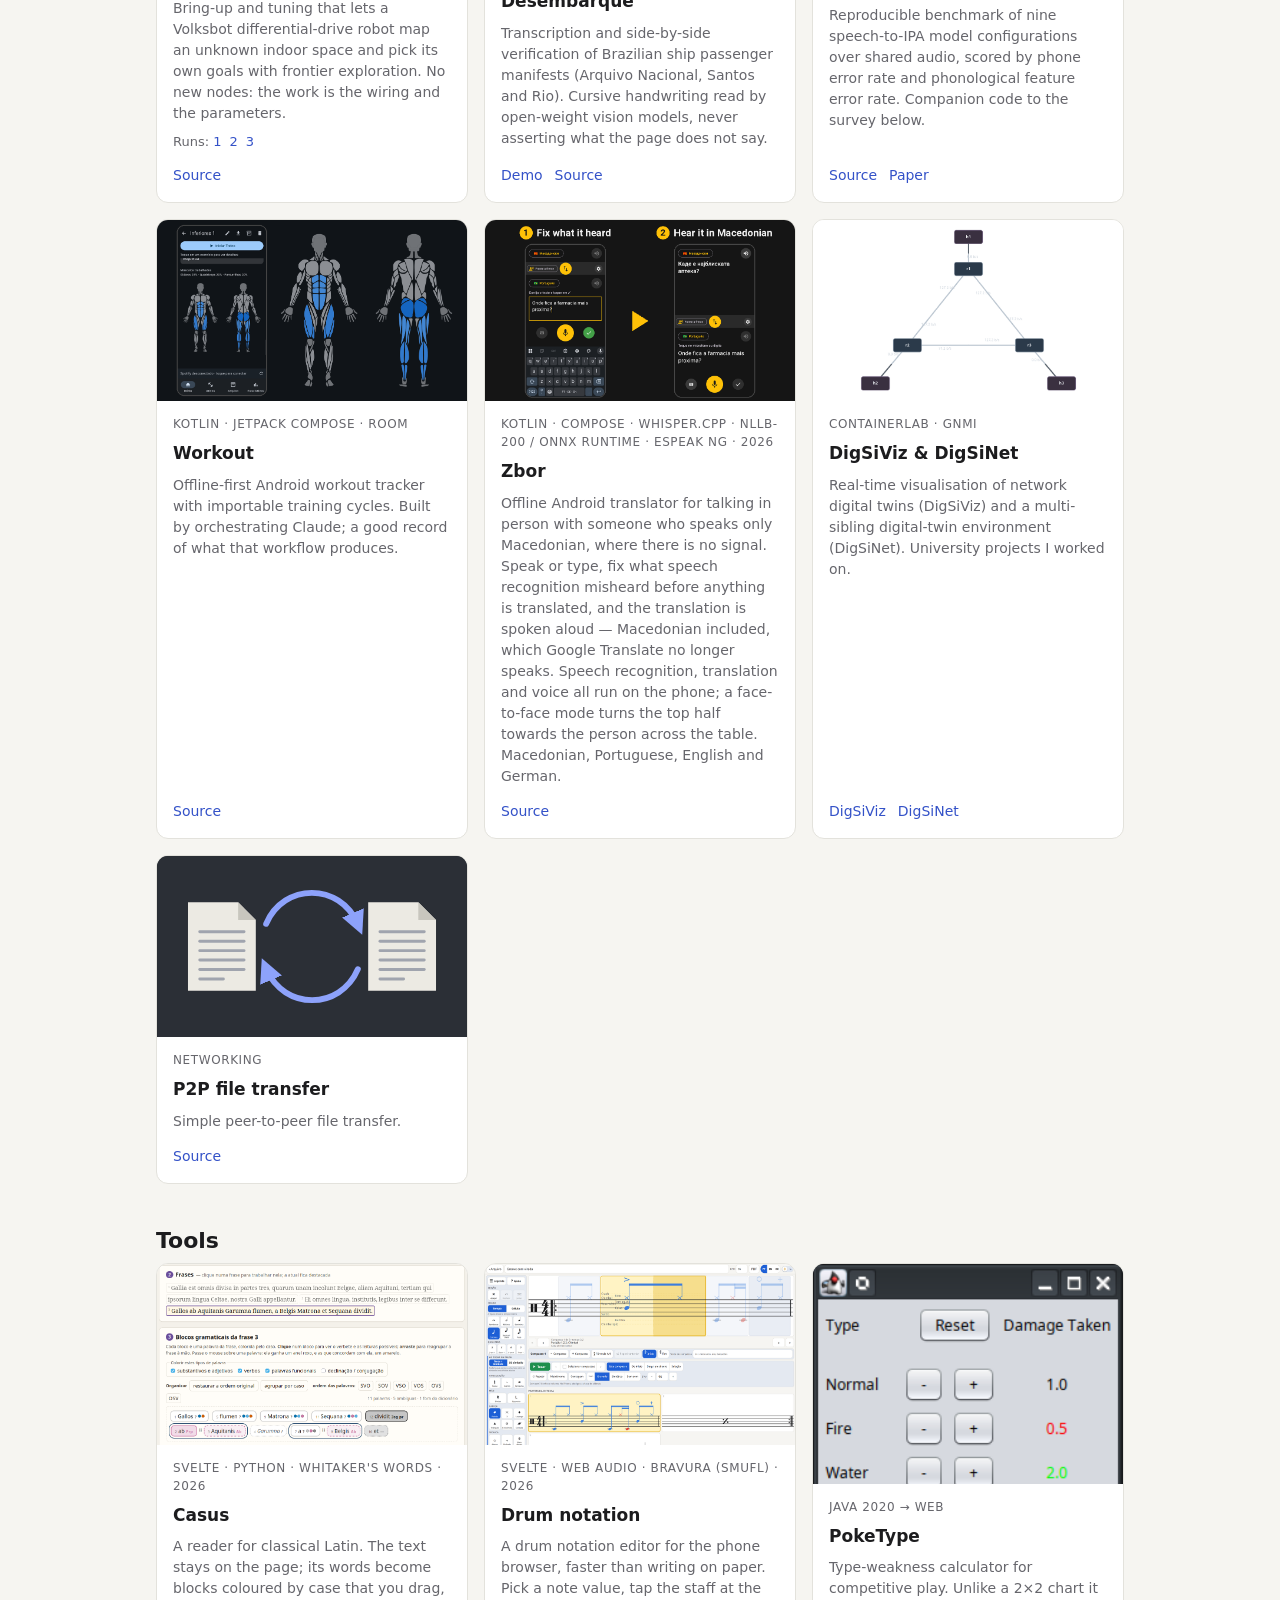
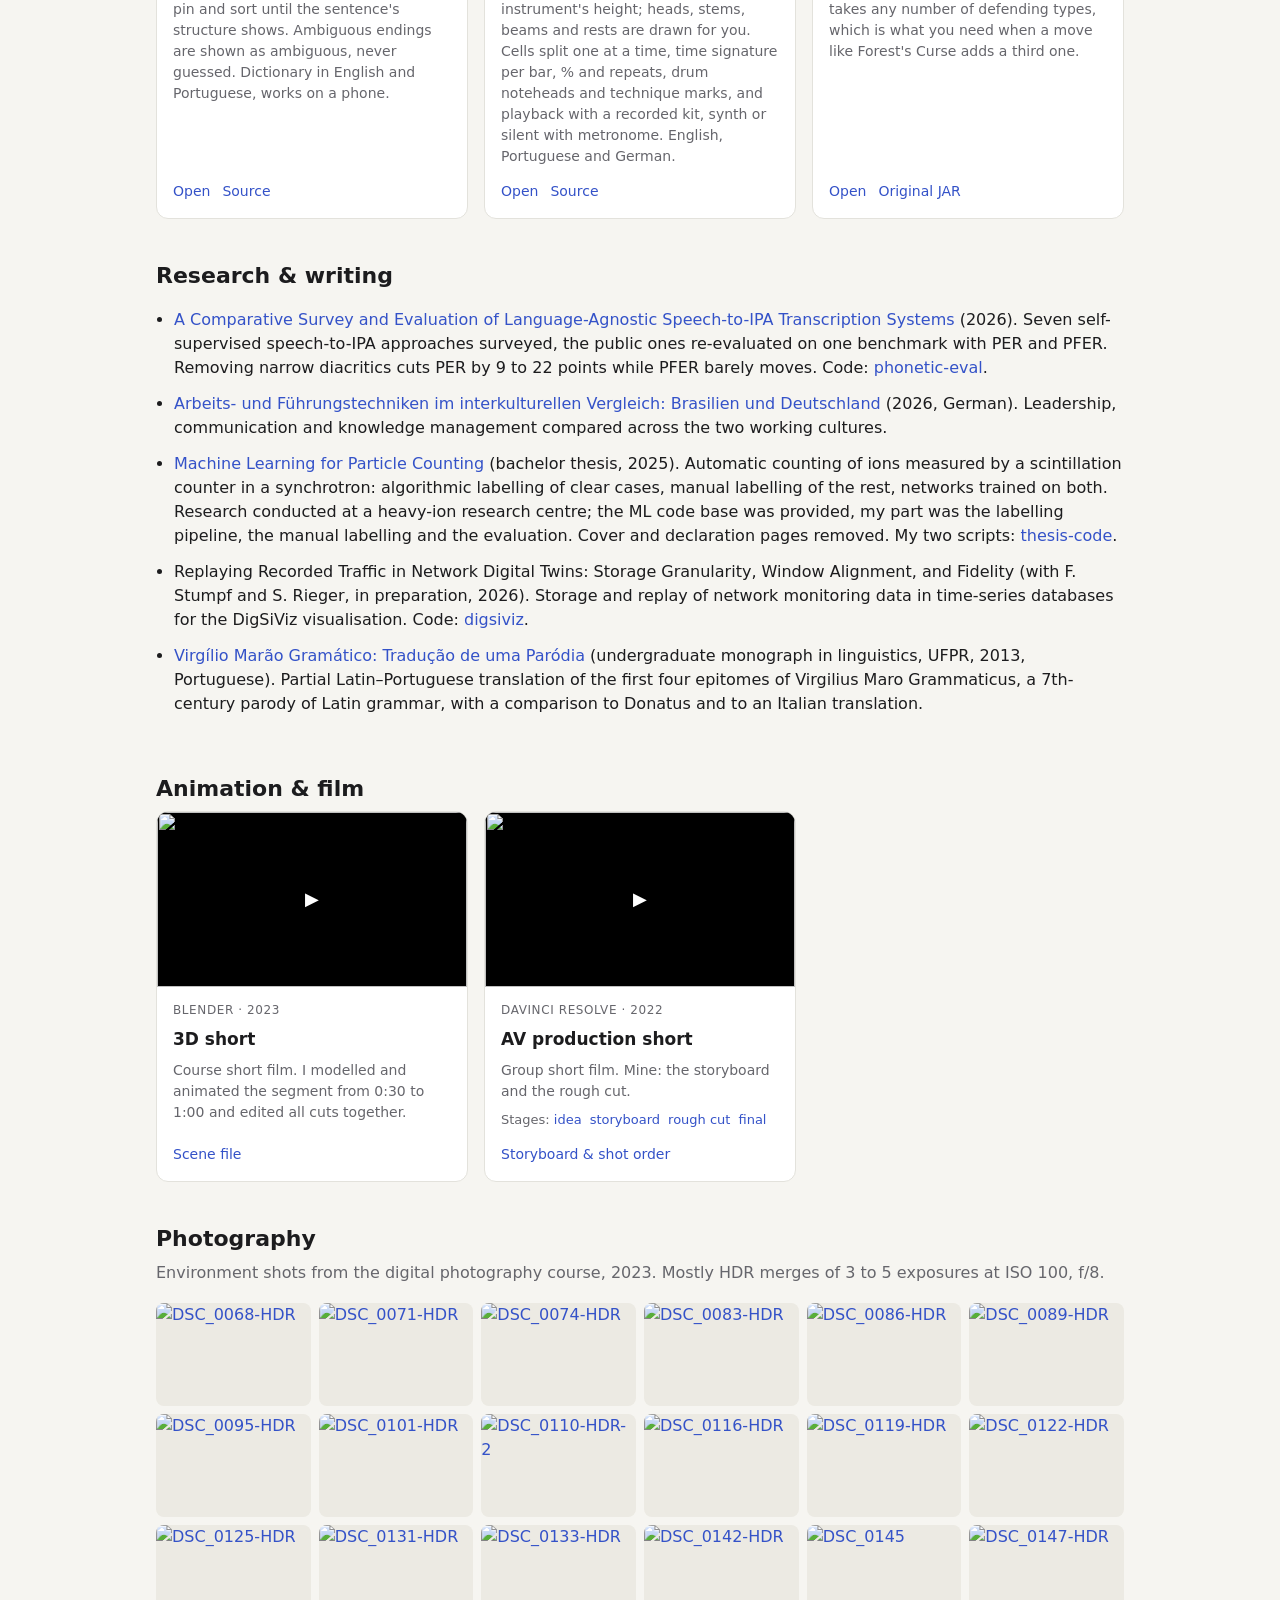
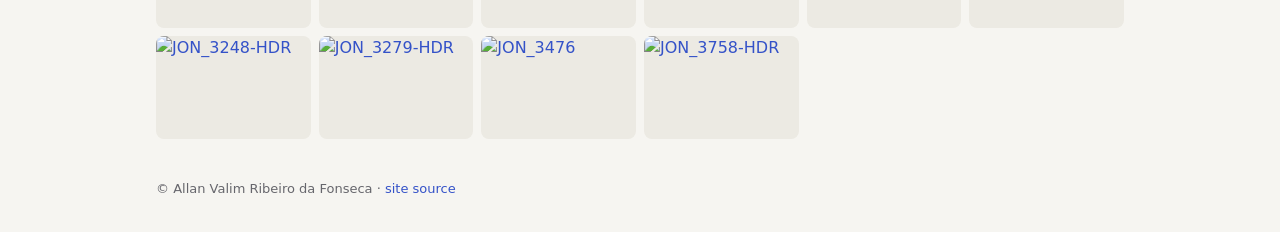
==== commit fd5ee66a: "Zbor card: image and Source link open the repo Co-Authored-By: Claude Opus 5.5 <noreply@anthropic.co" ====
--- a/index.html
+++ b/index.html
@@ -141,11 +141,12 @@
       </div>
     </article>
     <article class="card">
-      <img class="shot" src="/img/zbor-en.png" alt="Zbor on a phone: a Portuguese sentence being corrected, then its Macedonian translation">
+      <a href="https://github.com/allan-valin/zbor"><img class="shot" src="/img/zbor-en.png" alt="Zbor on a phone: a Portuguese sentence being corrected, then its Macedonian translation"></a>
       <div class="body">
         <div class="meta">Kotlin · Compose · whisper.cpp · NLLB-200 / ONNX Runtime · eSpeak NG · 2026</div>
         <h3>Zbor</h3>
         <p>Offline Android translator for talking in person with someone who speaks only Macedonian, where there is no signal. Speak or type, fix what speech recognition misheard before anything is translated, and the translation is spoken aloud &mdash; Macedonian included, which Google Translate no longer speaks. Speech recognition, translation and voice all run on the phone; a face-to-face mode turns the top half towards the person across the table. Macedonian, Portuguese, English and German.</p>
+        <div class="actions"><a href="https://github.com/allan-valin/zbor">Source</a></div>
       </div>
     </article>
     <article class="card">
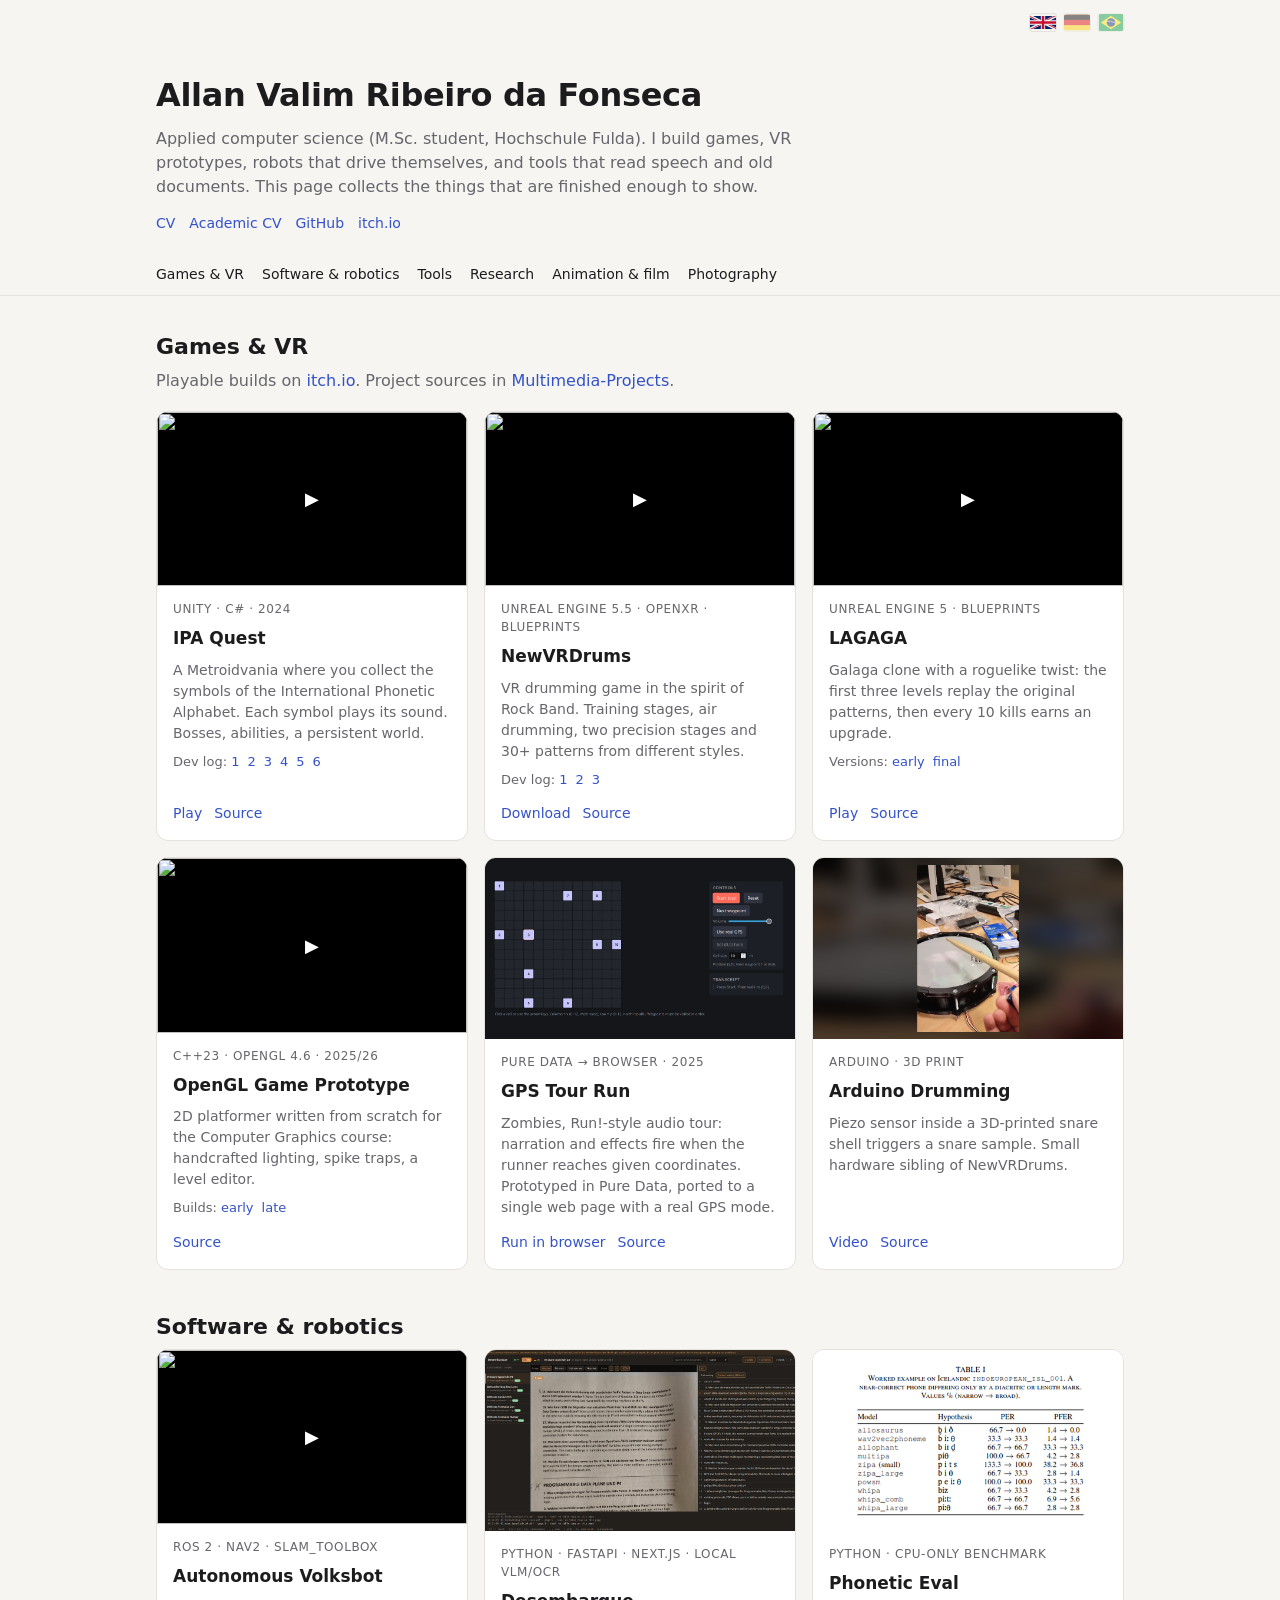
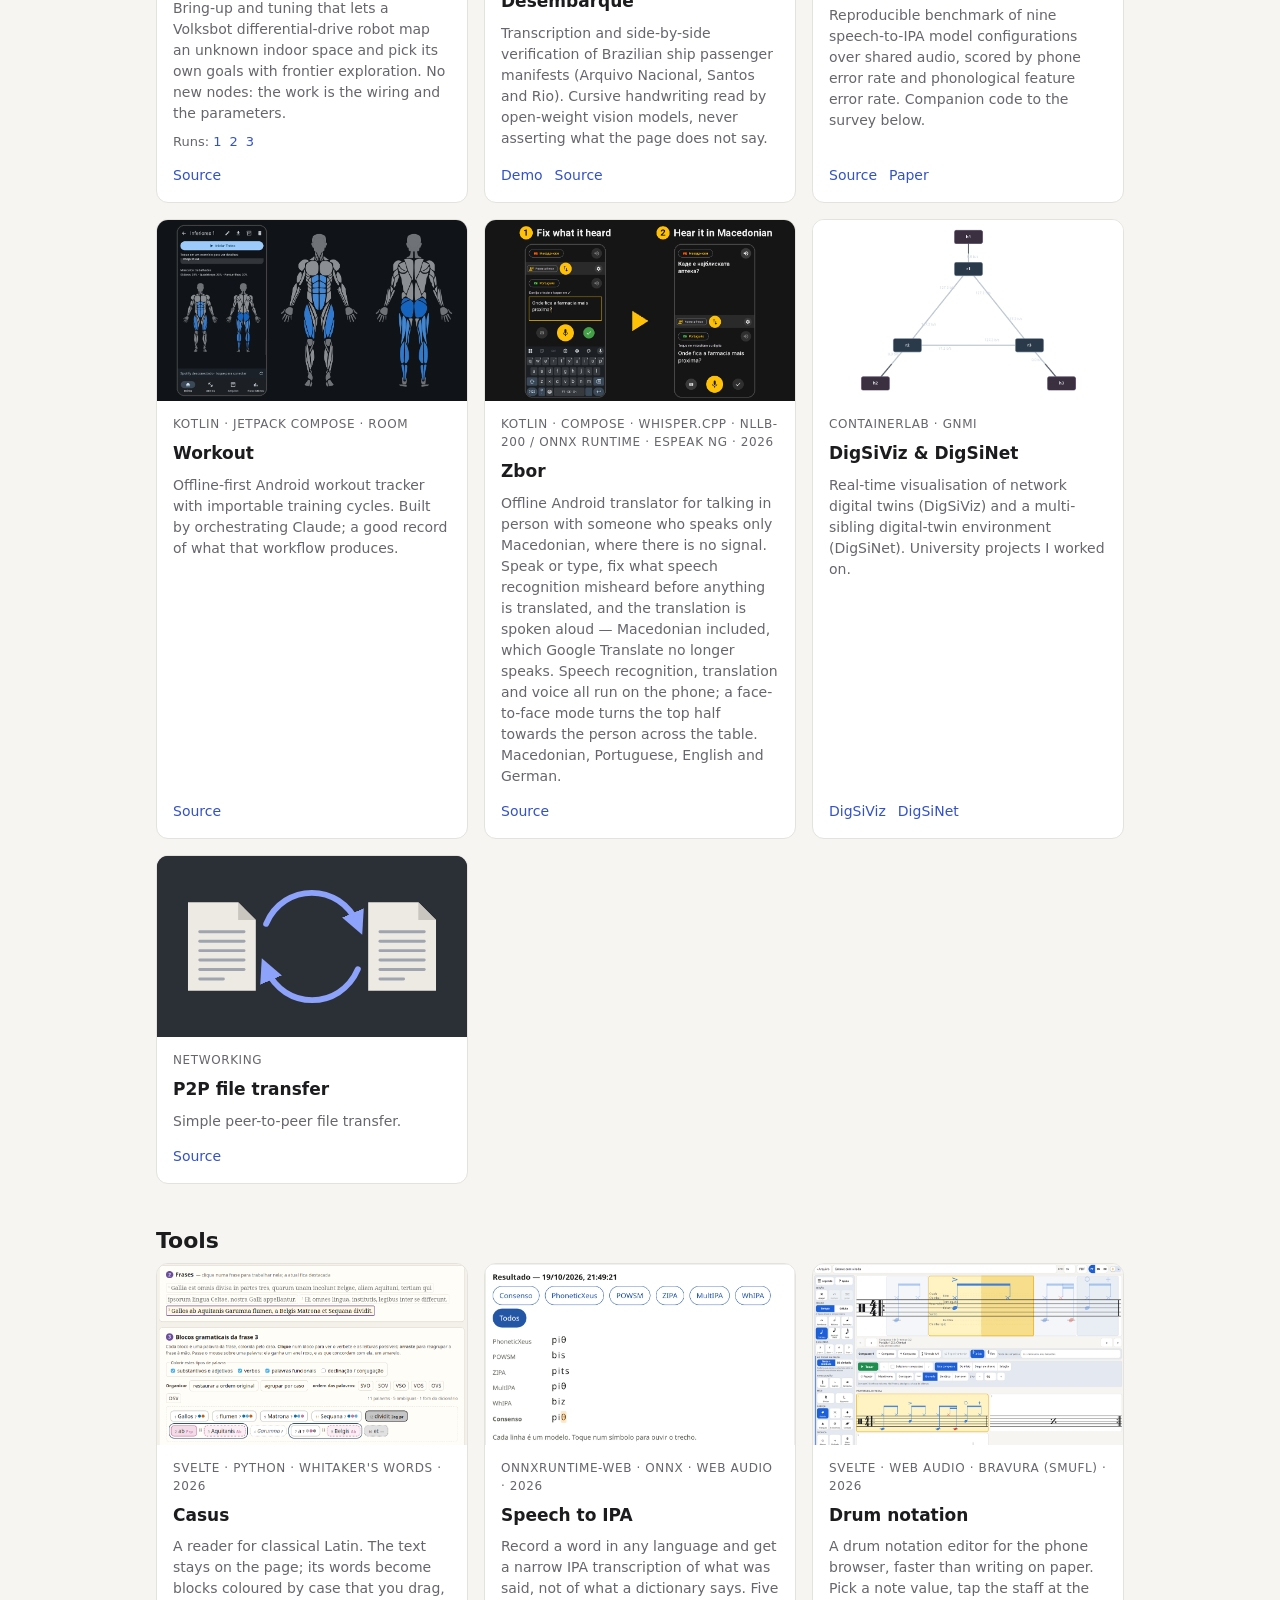
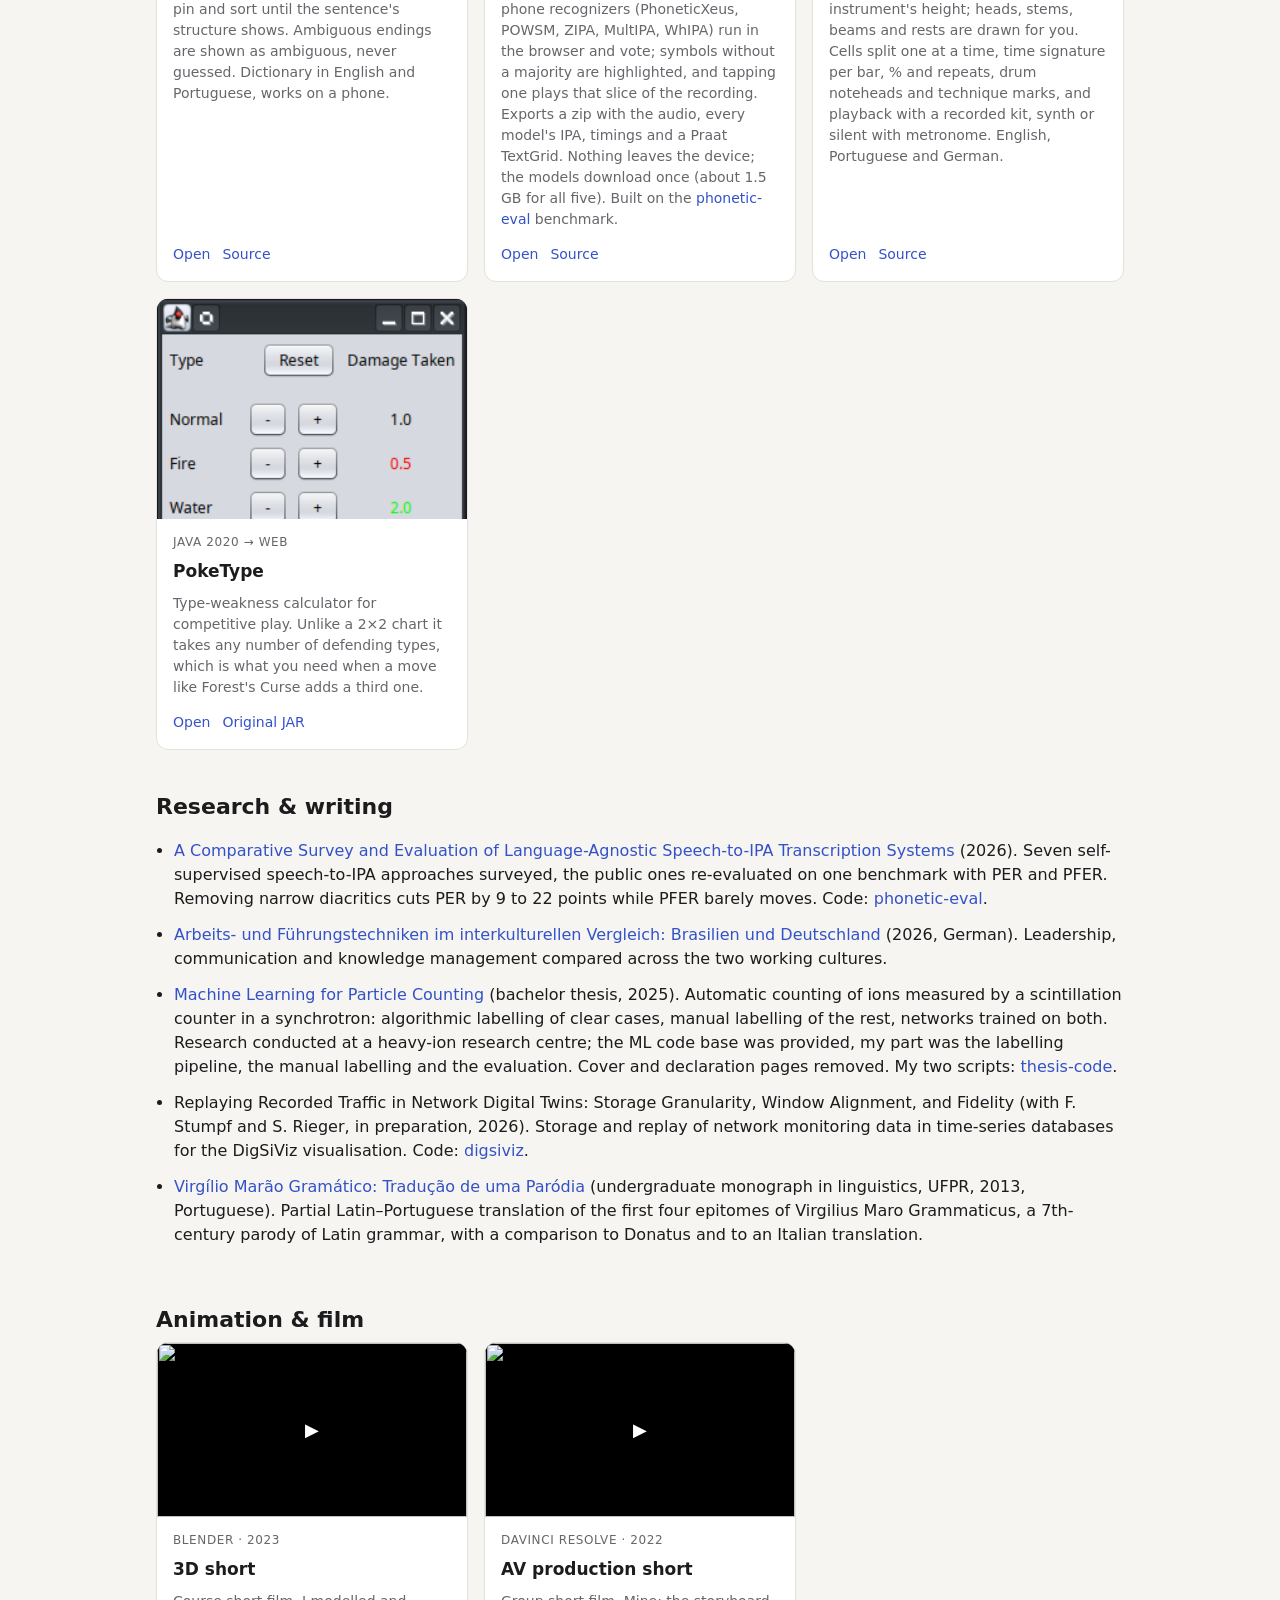
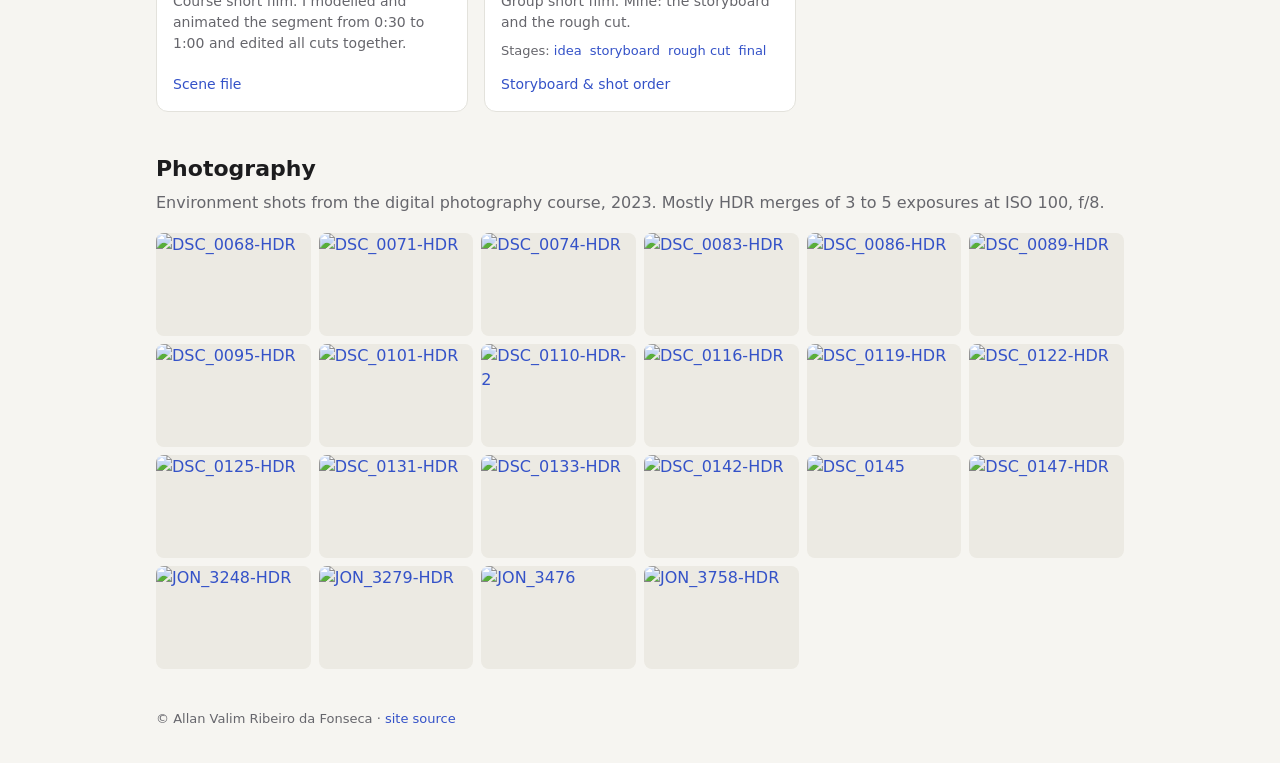
==== commit a713c950: "Speech to IPA card (en/pt/de) with result screenshot Co-Authored-By: Claude Opus 5.5 <noreply@anthro" ====
--- a/index.html
+++ b/index.html
@@ -183,6 +183,15 @@
       </div>
     </article>
     <article class="card">
+      <a href="https://allan-valin.github.io/speech-to-ipa/"><img class="shot" src="/img/speech-to-ipa.png" alt="Five speech-to-IPA models on the Icelandic word “bið”, each on its own line, with the consensus below and the disputed symbol highlighted"></a>
+      <div class="body">
+        <div class="meta">onnxruntime-web · ONNX · Web Audio · 2026</div>
+        <h3>Speech to IPA</h3>
+        <p>Record a word in any language and get a narrow IPA transcription of what was said, not of what a dictionary says. Five phone recognizers (PhoneticXeus, POWSM, ZIPA, MultIPA, WhIPA) run in the browser and vote; symbols without a majority are highlighted, and tapping one plays that slice of the recording. Exports a zip with the audio, every model's IPA, timings and a Praat TextGrid. Nothing leaves the device; the models download once (about 1.5 GB for all five). Built on the <a href="https://github.com/allan-valin/phonetic-eval">phonetic-eval</a> benchmark.</p>
+        <div class="actions"><a href="https://allan-valin.github.io/speech-to-ipa/">Open</a><a href="https://github.com/allan-valin/speech-to-ipa">Source</a></div>
+      </div>
+    </article>
+    <article class="card">
       <a href="https://allan-valin.github.io/drum-notation-app/"><img class="shot" src="/img/drum-notation.png" alt="Drum notation editor: a groove with a fill, the focused beat enlarged above the whole score"></a>
       <div class="body">
         <div class="meta">Svelte · Web Audio · Bravura (SMuFL) · 2026</div>
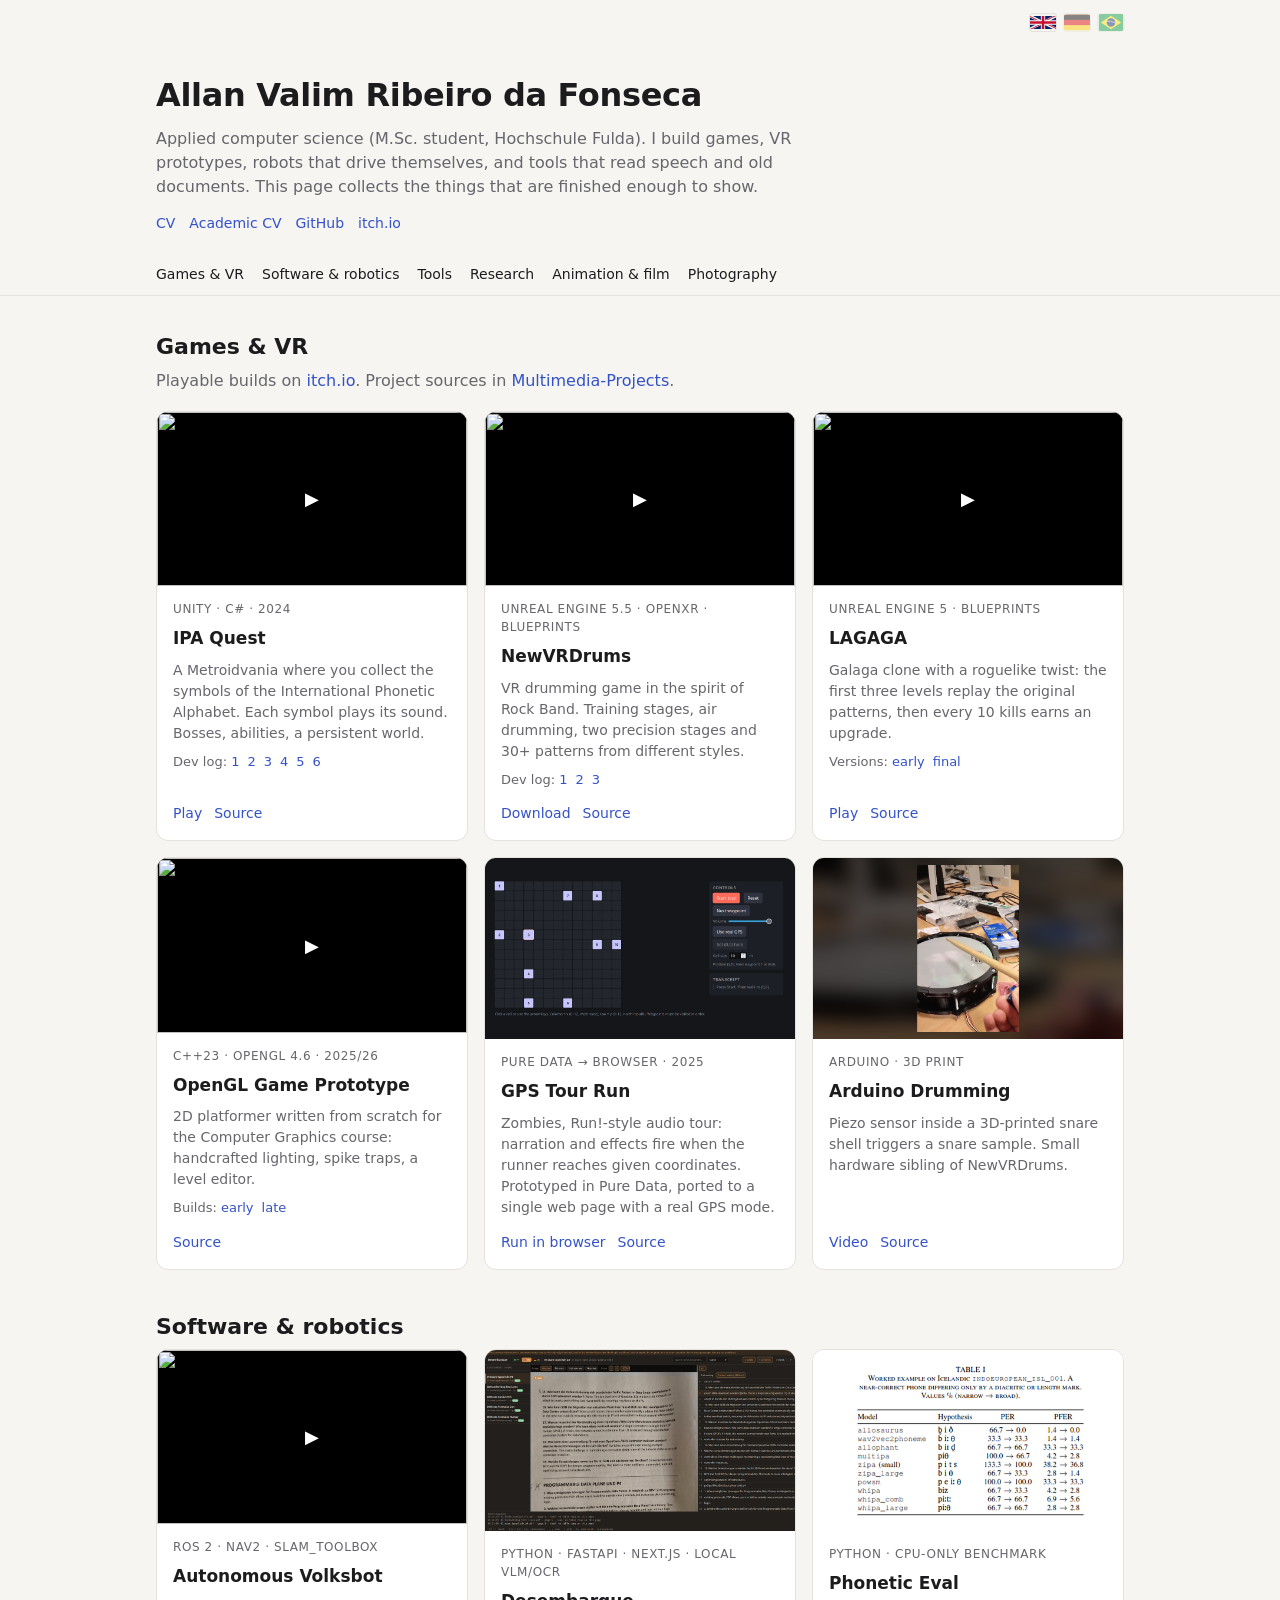
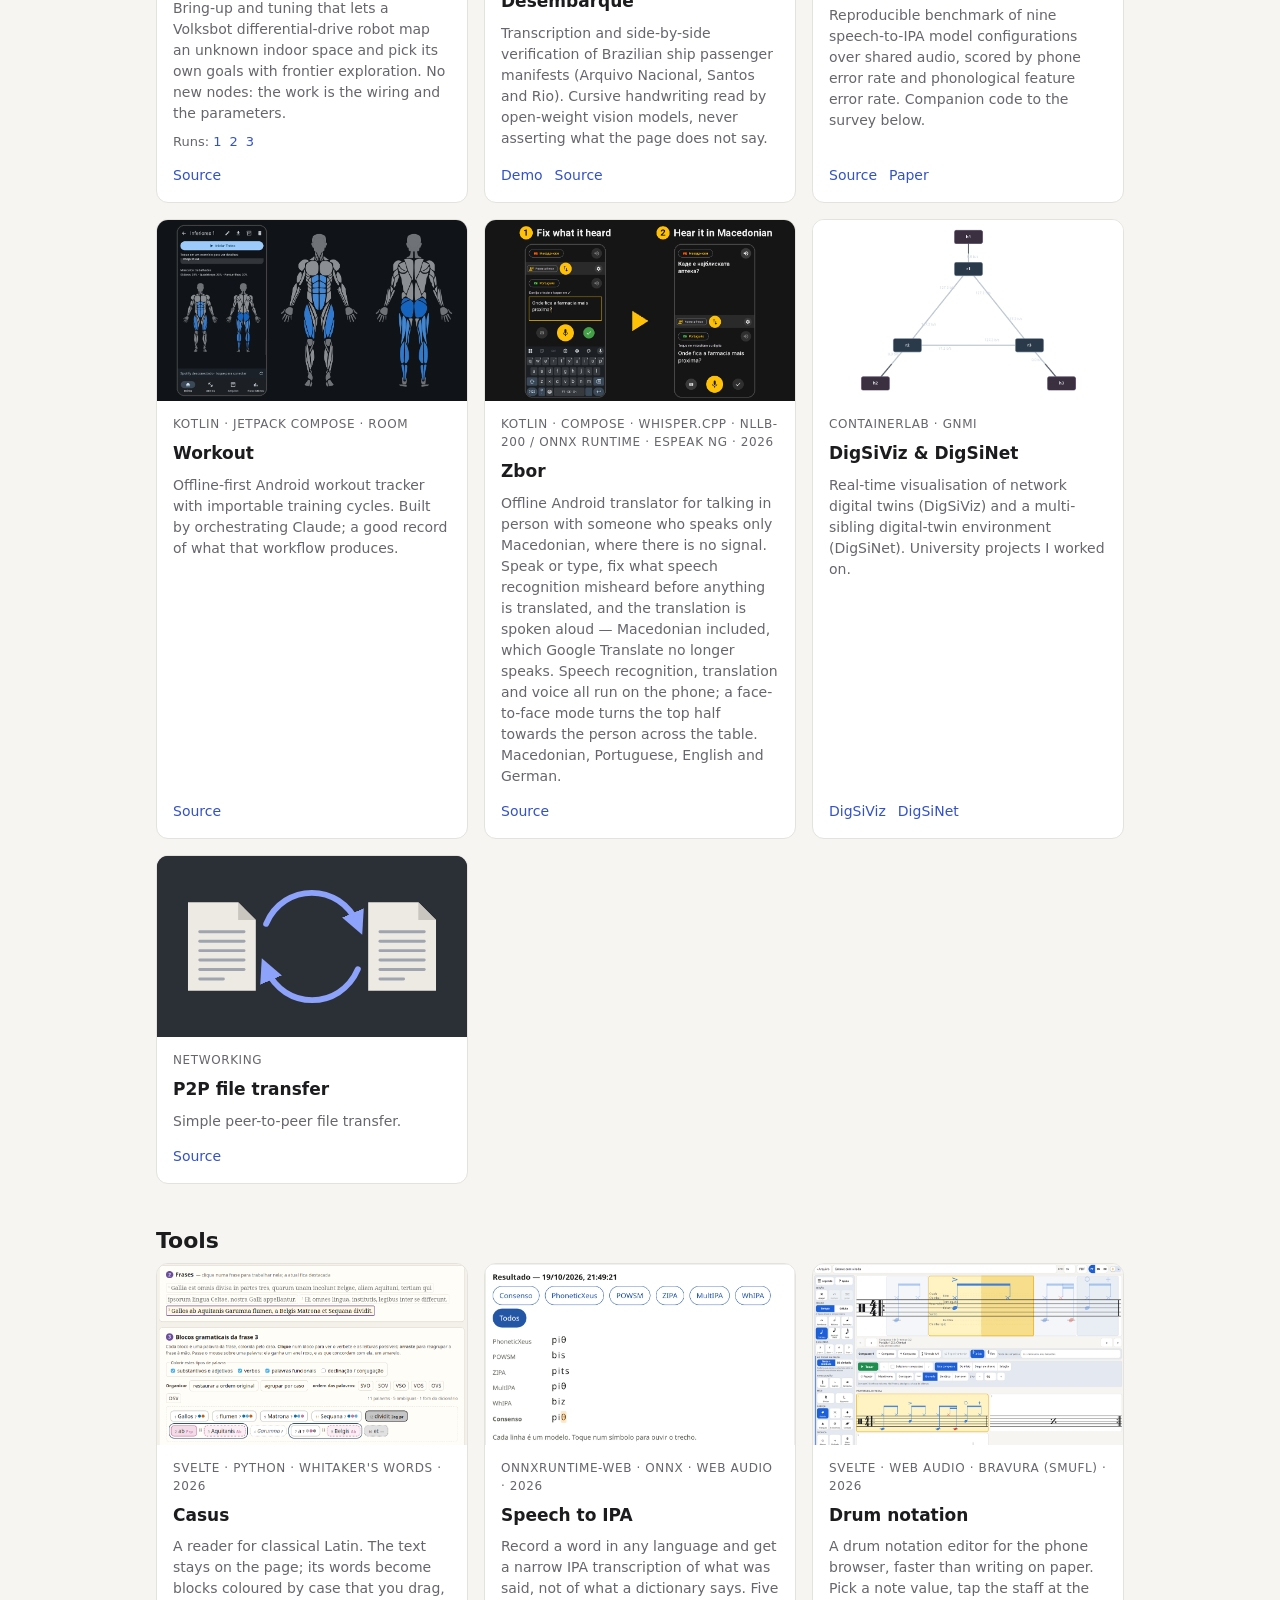
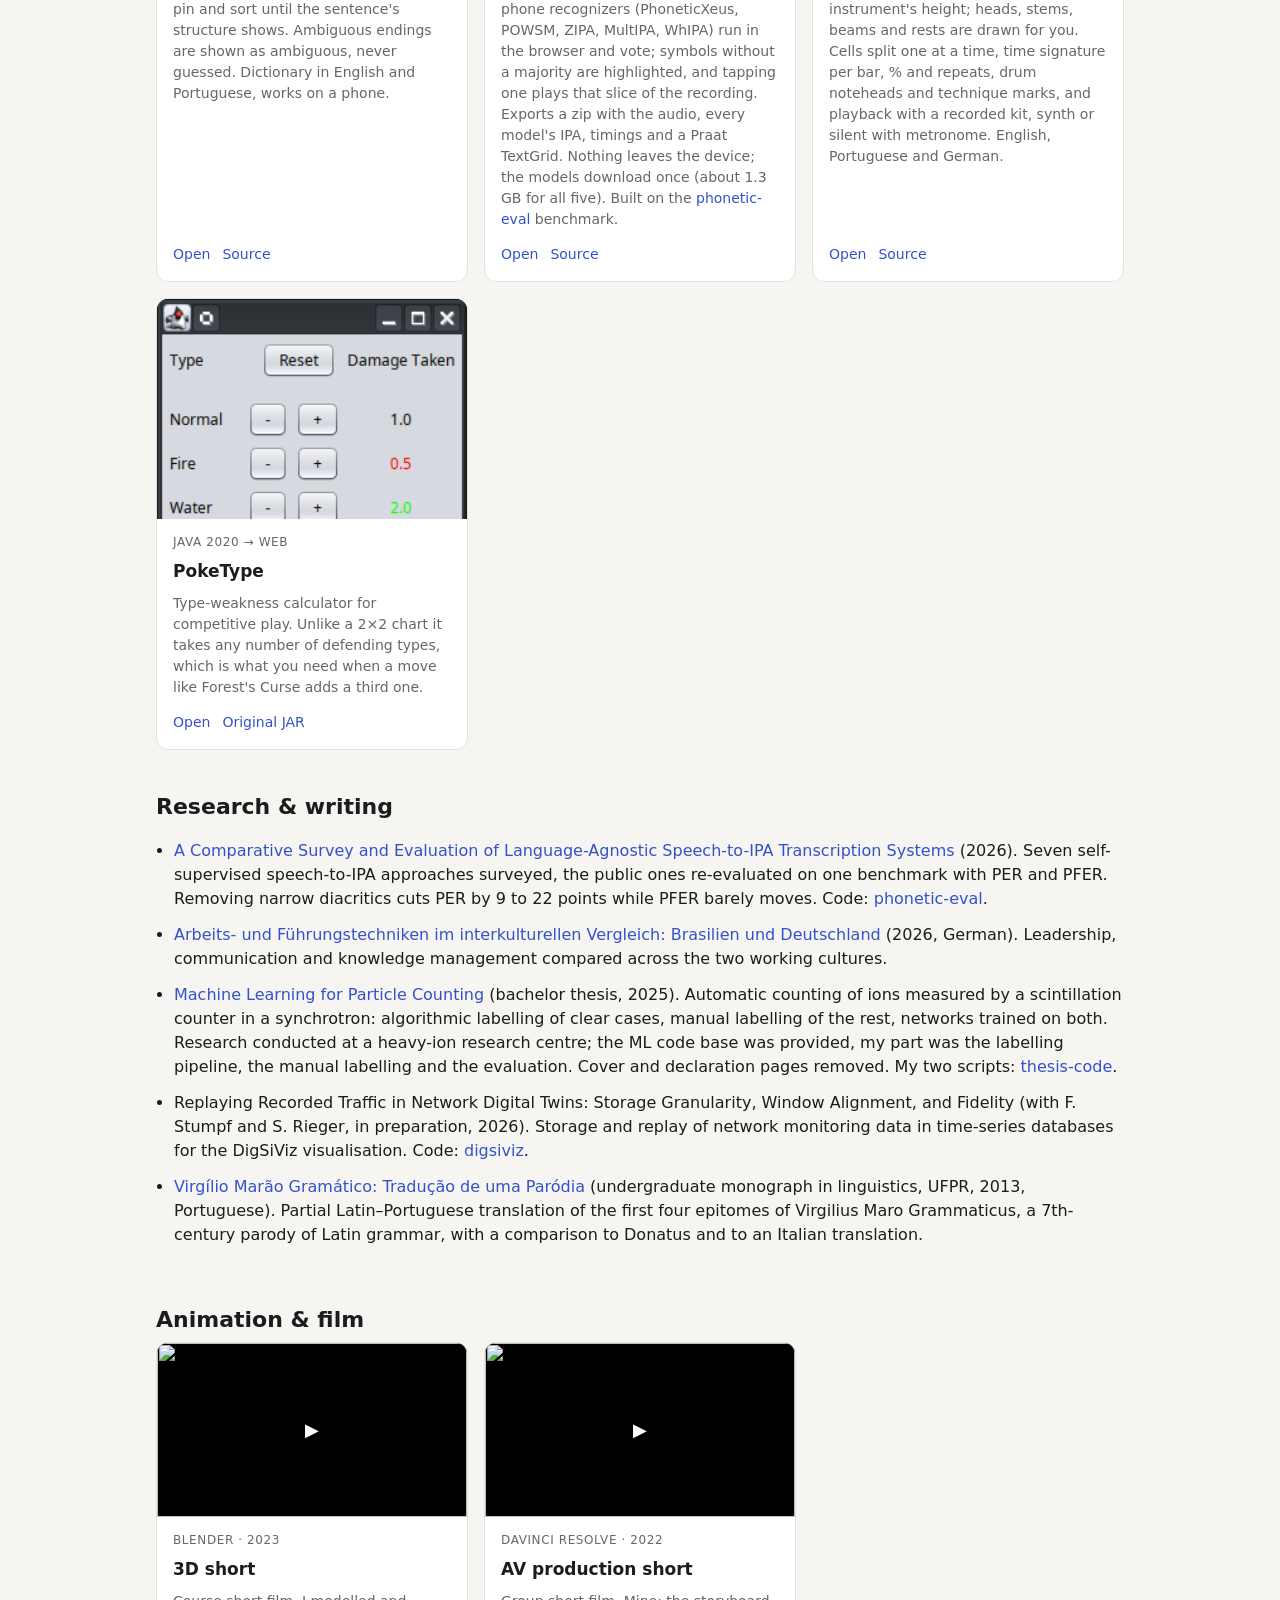
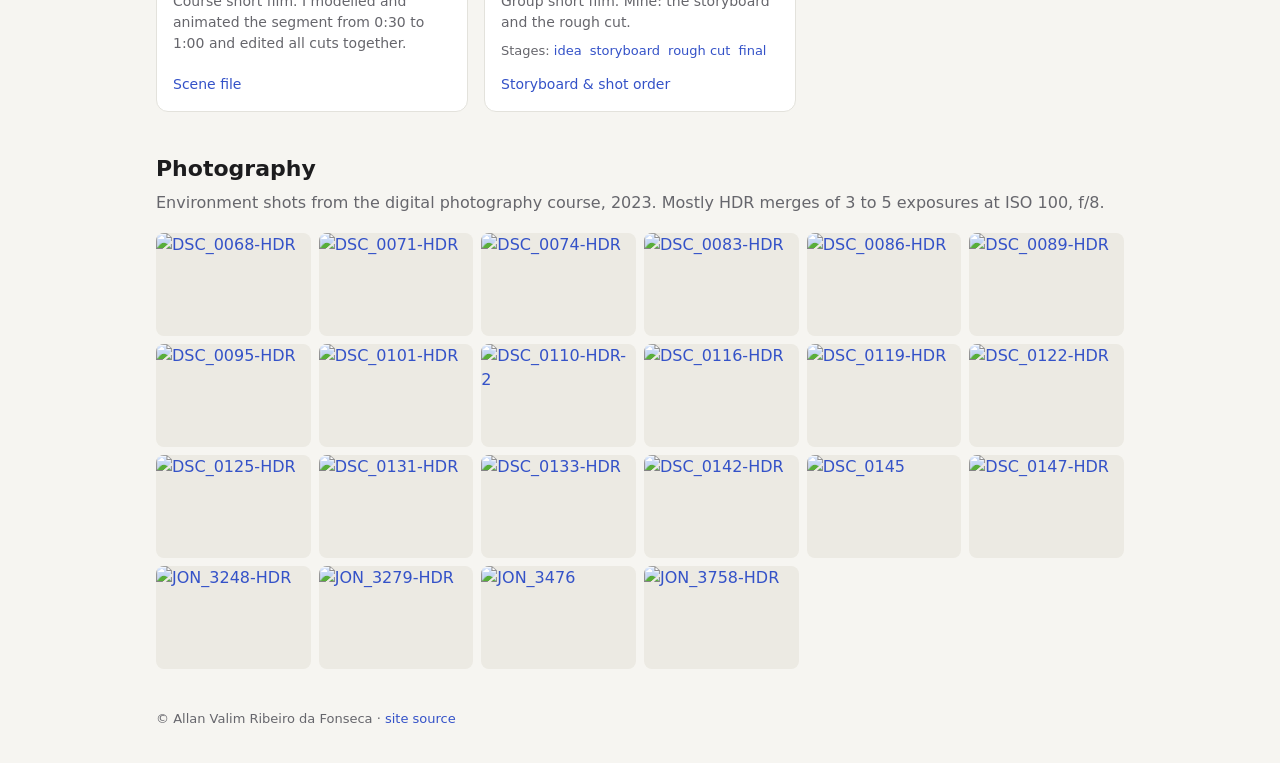
==== commit 822a113b: "Speech to IPA card: models now total about 1.3 GB Co-Authored-By: Claude Opus 5.5 <noreply@anthropic" ====
--- a/index.html
+++ b/index.html
@@ -187,7 +187,7 @@
       <div class="body">
         <div class="meta">onnxruntime-web · ONNX · Web Audio · 2026</div>
         <h3>Speech to IPA</h3>
-        <p>Record a word in any language and get a narrow IPA transcription of what was said, not of what a dictionary says. Five phone recognizers (PhoneticXeus, POWSM, ZIPA, MultIPA, WhIPA) run in the browser and vote; symbols without a majority are highlighted, and tapping one plays that slice of the recording. Exports a zip with the audio, every model's IPA, timings and a Praat TextGrid. Nothing leaves the device; the models download once (about 1.5 GB for all five). Built on the <a href="https://github.com/allan-valin/phonetic-eval">phonetic-eval</a> benchmark.</p>
+        <p>Record a word in any language and get a narrow IPA transcription of what was said, not of what a dictionary says. Five phone recognizers (PhoneticXeus, POWSM, ZIPA, MultIPA, WhIPA) run in the browser and vote; symbols without a majority are highlighted, and tapping one plays that slice of the recording. Exports a zip with the audio, every model's IPA, timings and a Praat TextGrid. Nothing leaves the device; the models download once (about 1.3 GB for all five). Built on the <a href="https://github.com/allan-valin/phonetic-eval">phonetic-eval</a> benchmark.</p>
         <div class="actions"><a href="https://allan-valin.github.io/speech-to-ipa/">Open</a><a href="https://github.com/allan-valin/speech-to-ipa">Source</a></div>
       </div>
     </article>
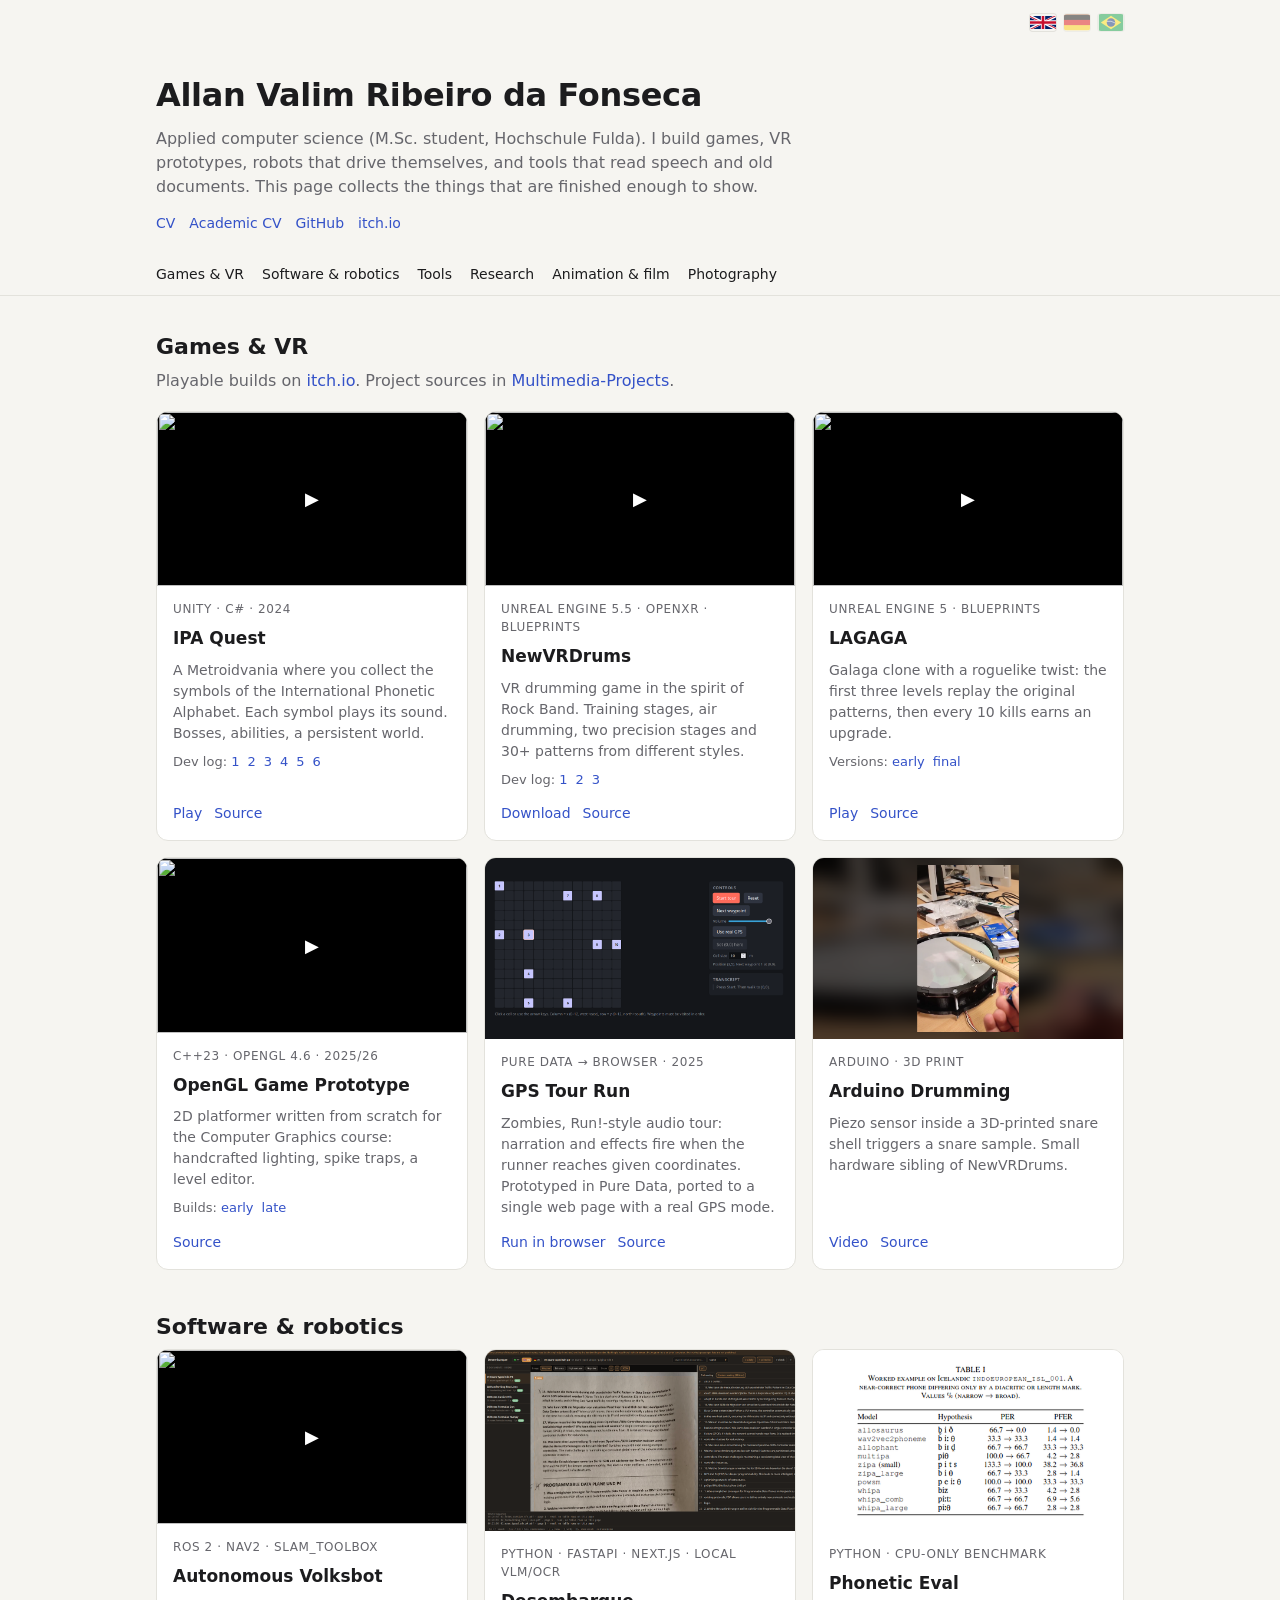
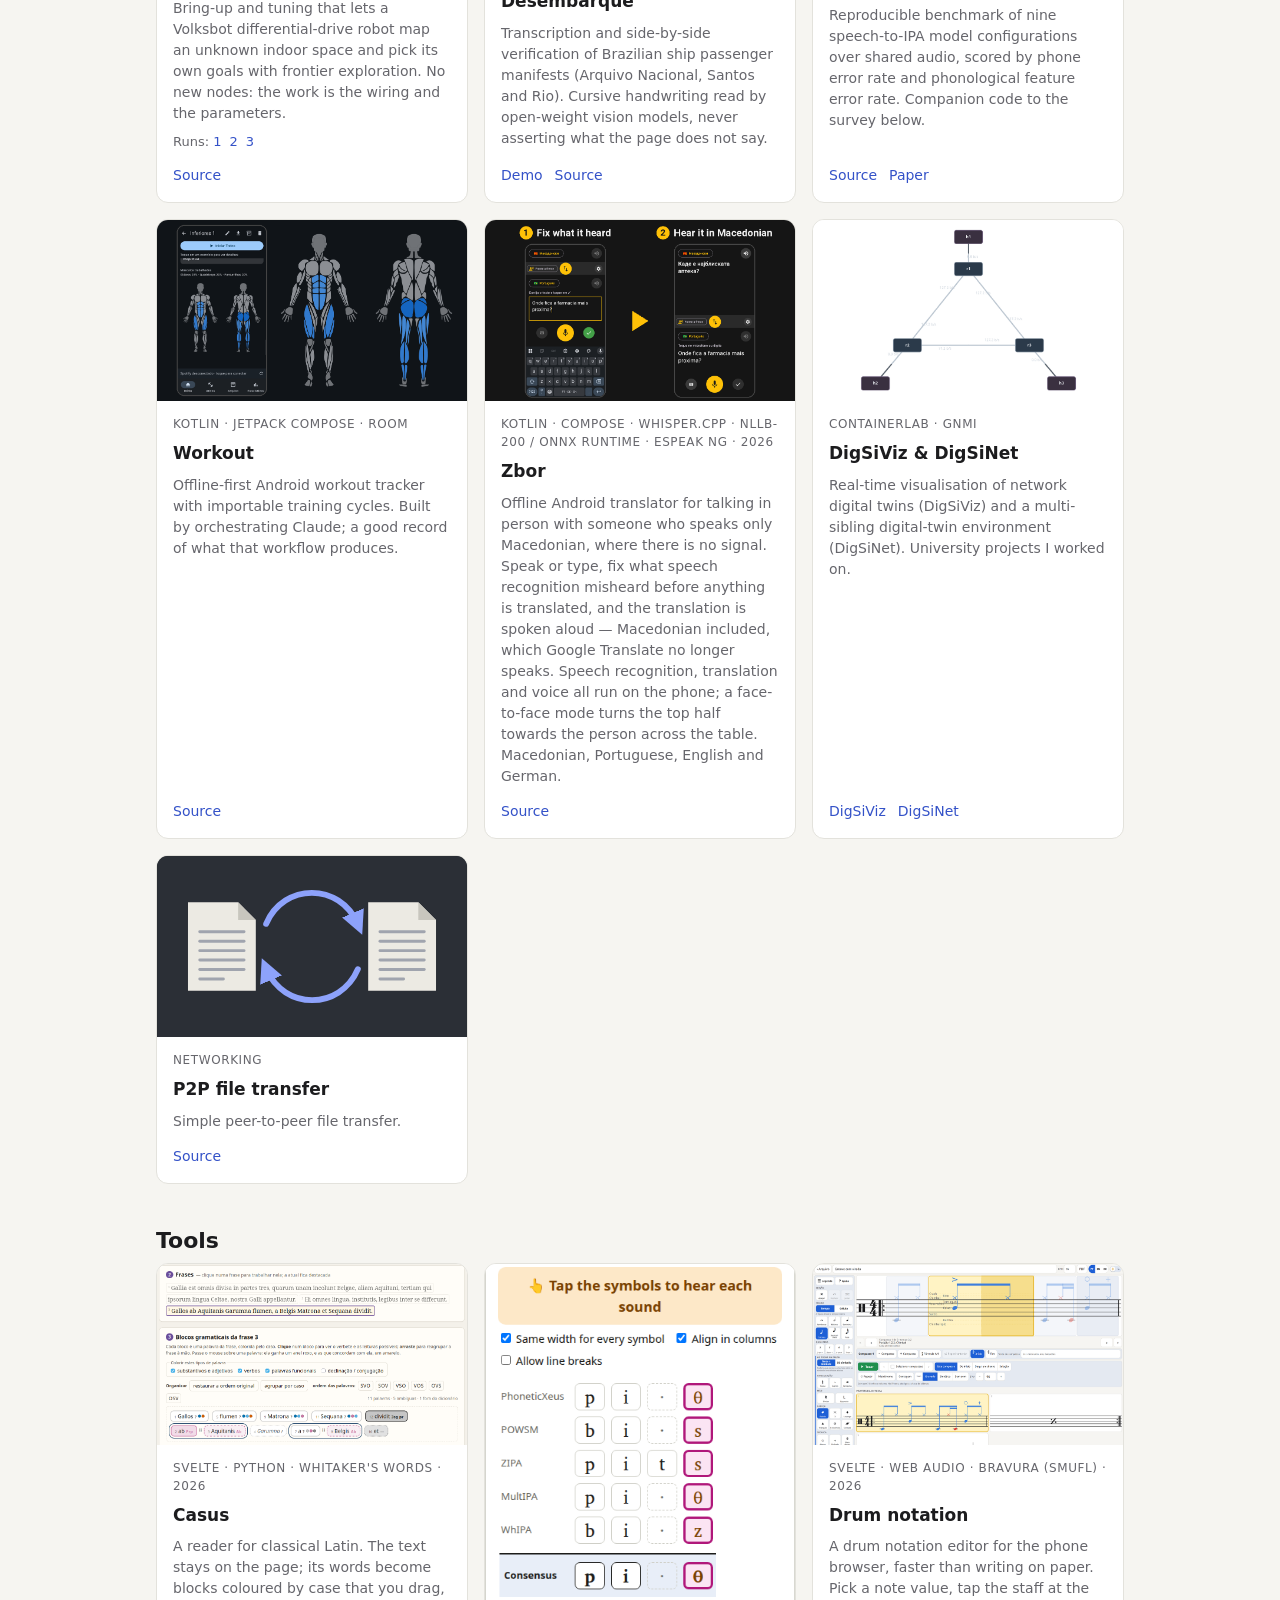
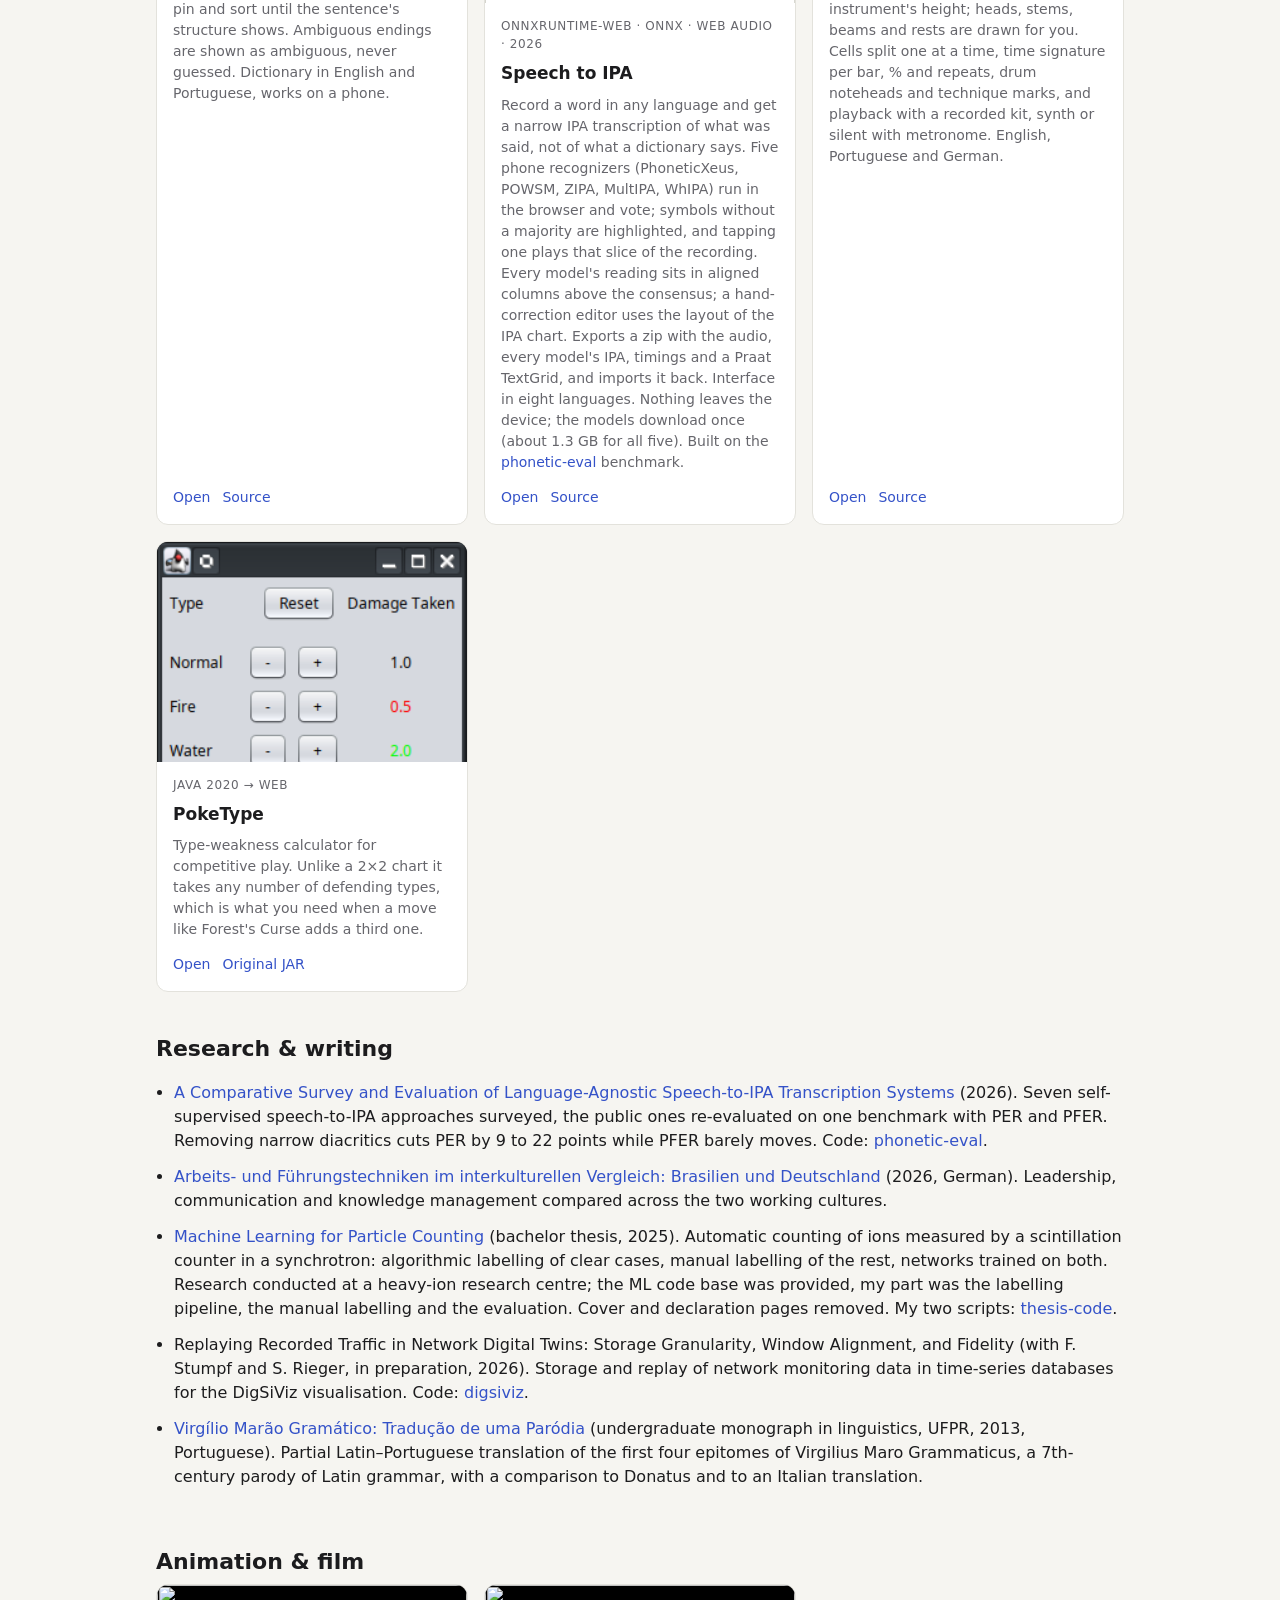
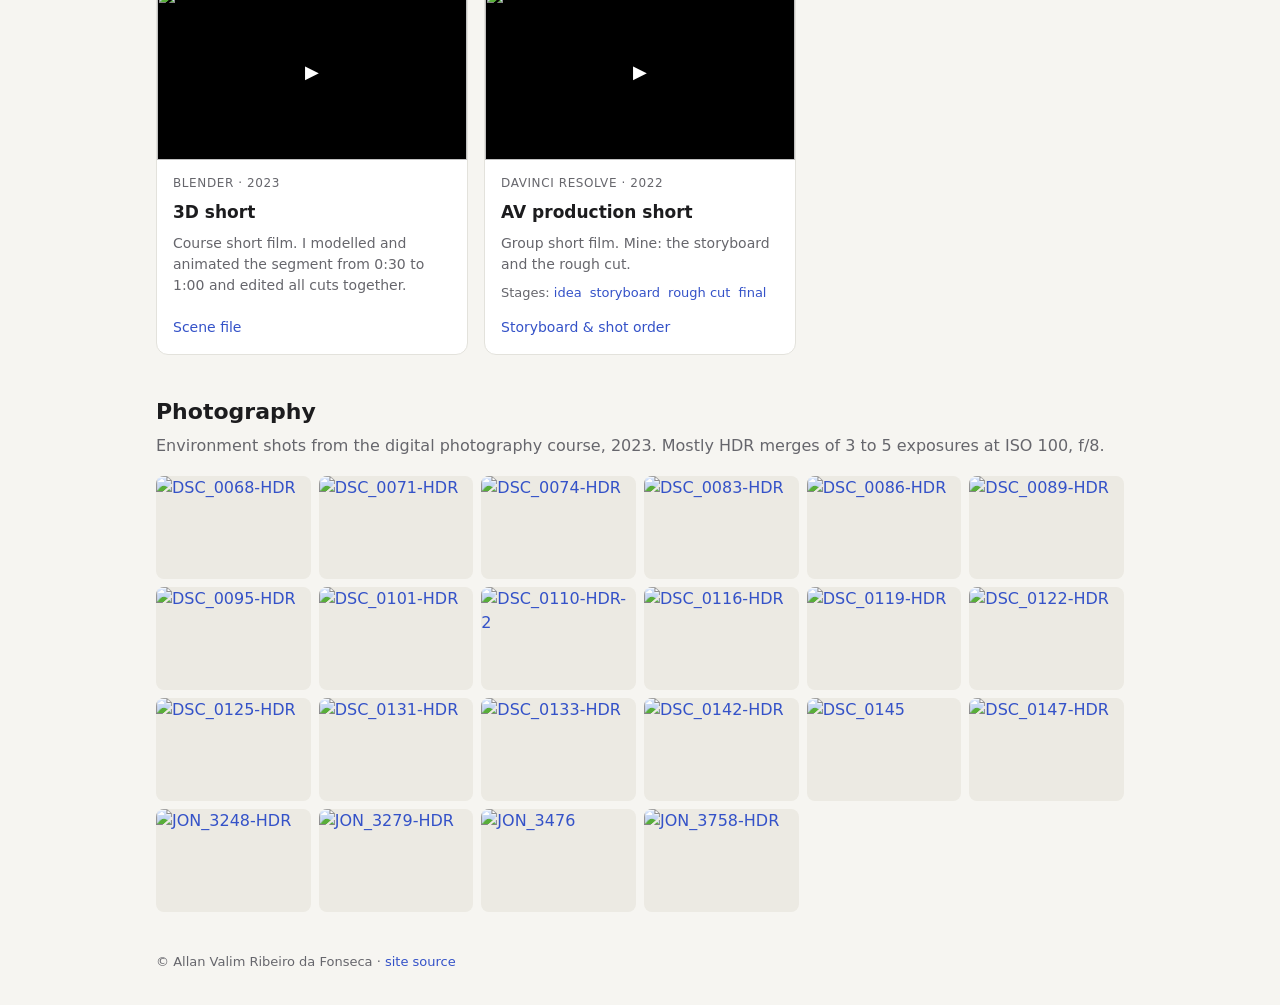
==== commit a08f62d1: "Speech to IPA card: new screenshot (aligned columns), editor/import/languages in the text, linked ti" ====
--- a/index.html
+++ b/index.html
@@ -183,11 +183,11 @@
       </div>
     </article>
     <article class="card">
-      <a href="https://allan-valin.github.io/speech-to-ipa/"><img class="shot" src="/img/speech-to-ipa.png" alt="Five speech-to-IPA models on the Icelandic word “bið”, each on its own line, with the consensus below and the disputed symbol highlighted"></a>
+      <a href="https://allan-valin.github.io/speech-to-ipa/"><img class="shot" src="/img/speech-to-ipa.png" alt="Five speech-to-IPA models on the Icelandic word “bið”, in aligned columns, with the consensus band below and the disputed symbol highlighted"></a>
       <div class="body">
         <div class="meta">onnxruntime-web · ONNX · Web Audio · 2026</div>
-        <h3>Speech to IPA</h3>
-        <p>Record a word in any language and get a narrow IPA transcription of what was said, not of what a dictionary says. Five phone recognizers (PhoneticXeus, POWSM, ZIPA, MultIPA, WhIPA) run in the browser and vote; symbols without a majority are highlighted, and tapping one plays that slice of the recording. Exports a zip with the audio, every model's IPA, timings and a Praat TextGrid. Nothing leaves the device; the models download once (about 1.3 GB for all five). Built on the <a href="https://github.com/allan-valin/phonetic-eval">phonetic-eval</a> benchmark.</p>
+        <h3><a href="https://allan-valin.github.io/speech-to-ipa/">Speech to IPA</a></h3>
+        <p>Record a word in any language and get a narrow IPA transcription of what was said, not of what a dictionary says. Five phone recognizers (PhoneticXeus, POWSM, ZIPA, MultIPA, WhIPA) run in the browser and vote; symbols without a majority are highlighted, and tapping one plays that slice of the recording. Every model's reading sits in aligned columns above the consensus; a hand-correction editor uses the layout of the IPA chart. Exports a zip with the audio, every model's IPA, timings and a Praat TextGrid, and imports it back. Interface in eight languages. Nothing leaves the device; the models download once (about 1.3 GB for all five). Built on the <a href="https://github.com/allan-valin/phonetic-eval">phonetic-eval</a> benchmark.</p>
         <div class="actions"><a href="https://allan-valin.github.io/speech-to-ipa/">Open</a><a href="https://github.com/allan-valin/speech-to-ipa">Source</a></div>
       </div>
     </article>
--- a/assets/site.css
+++ b/assets/site.css
@@ -19,6 +19,10 @@
 .card { background:var(--card); border:1px solid var(--line); border-radius:12px; overflow:hidden; display:flex; flex-direction:column; }
 .card .body { padding:14px 16px 16px; display:flex; flex-direction:column; gap:8px; flex:1; }
 .card h3 { margin:0; font-size:17px; }
+.card h3 a { color:inherit; text-decoration:none; }
+.card h3 a:hover { text-decoration:underline; }
+.card { transition: transform .15s, box-shadow .15s; }
+.card:has(> a > img.shot):hover { transform: translateY(-2px); box-shadow: 0 6px 18px rgb(0 0 0 / .12); }
 .card p { margin:0; color:var(--mute); font-size:14px; }
 .meta { font-size:12px; color:var(--mute); text-transform:uppercase; letter-spacing:.05em; }
 .actions { margin-top:auto; padding-top:6px; display:flex; gap:12px; flex-wrap:wrap; font-size:14px; }
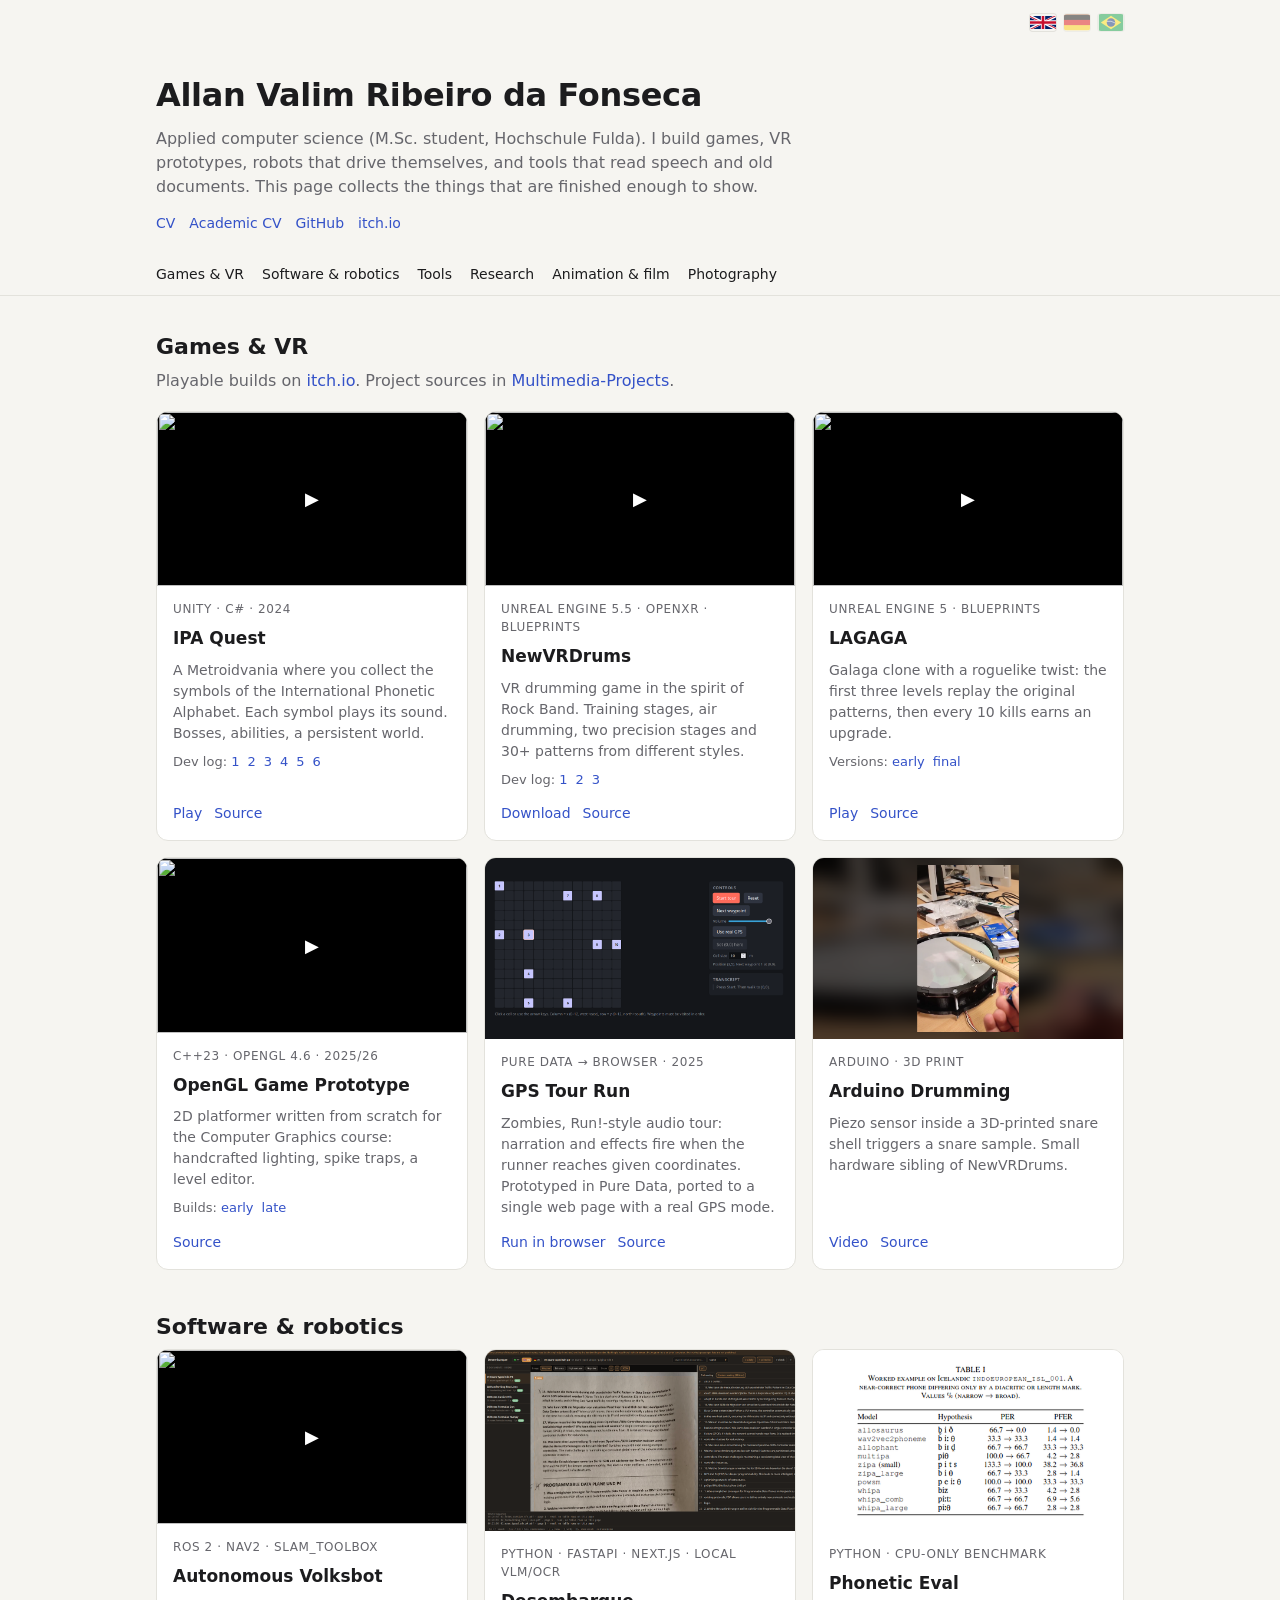
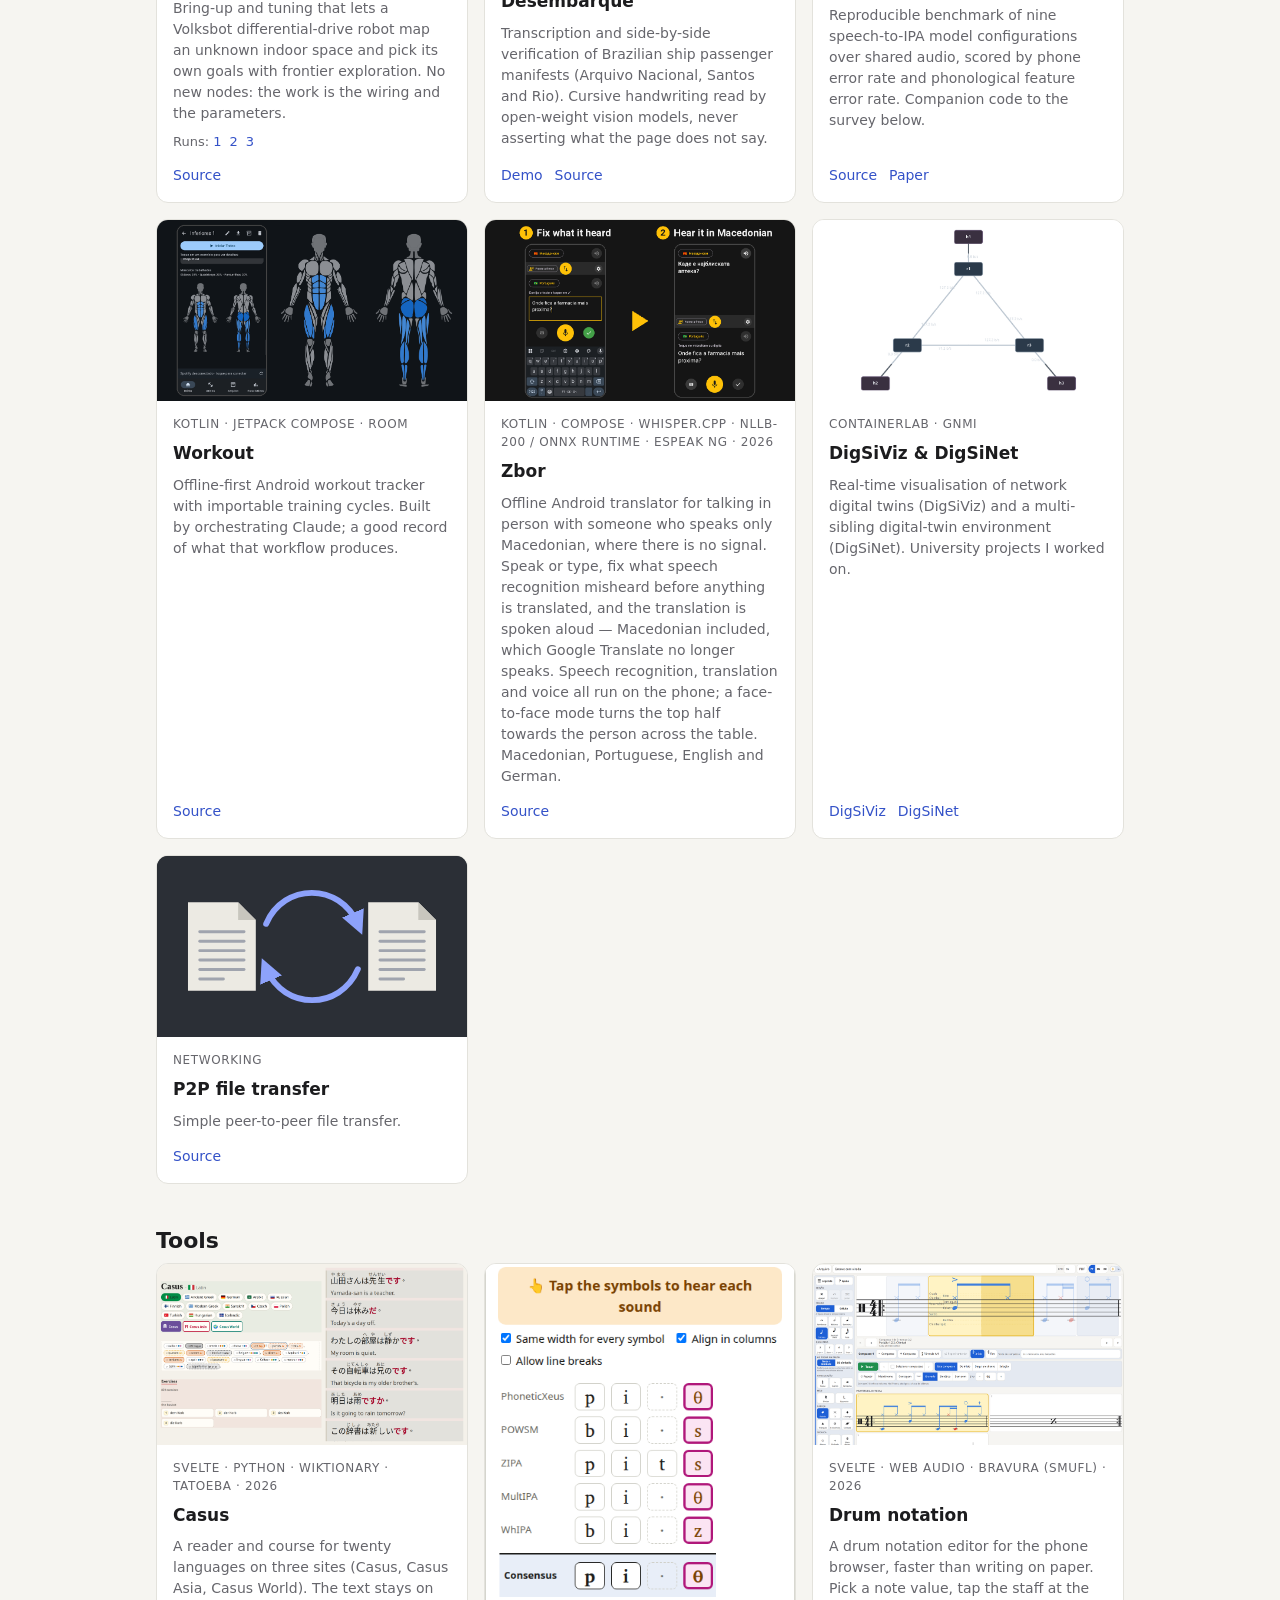
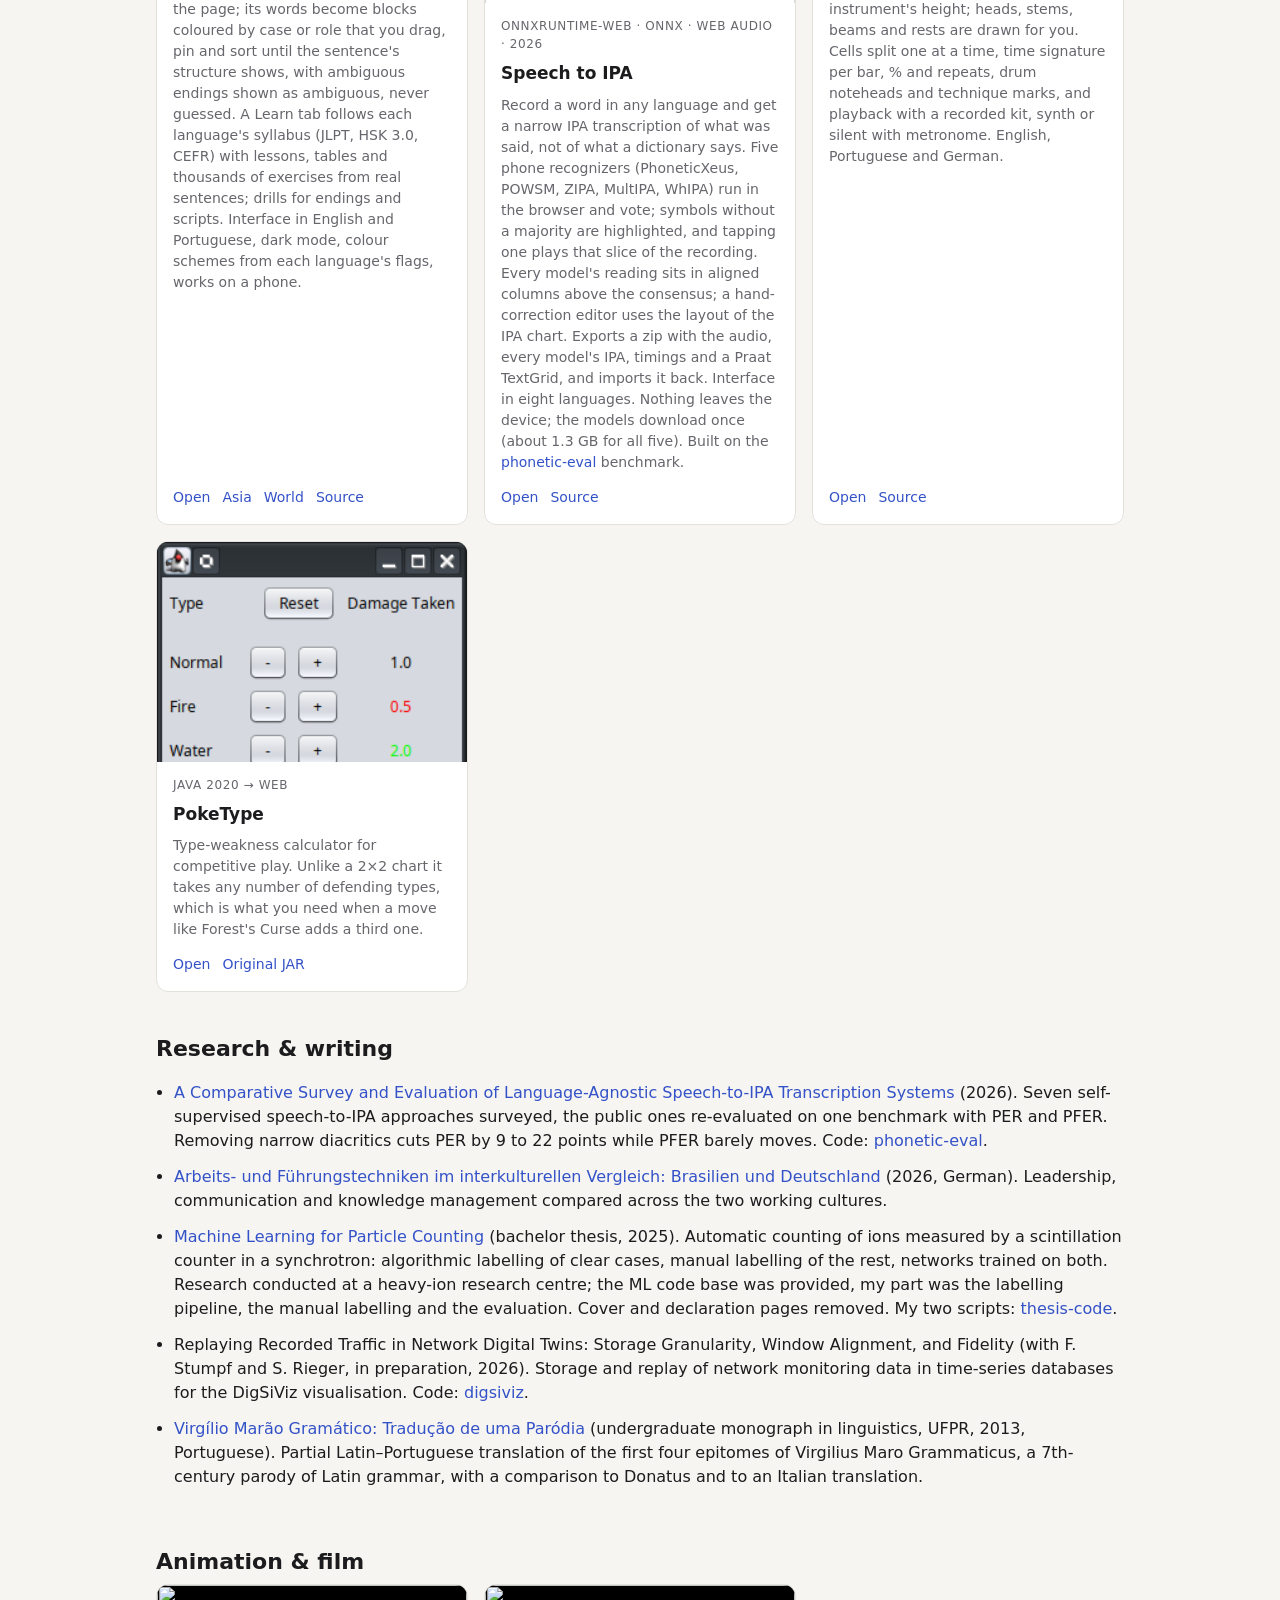
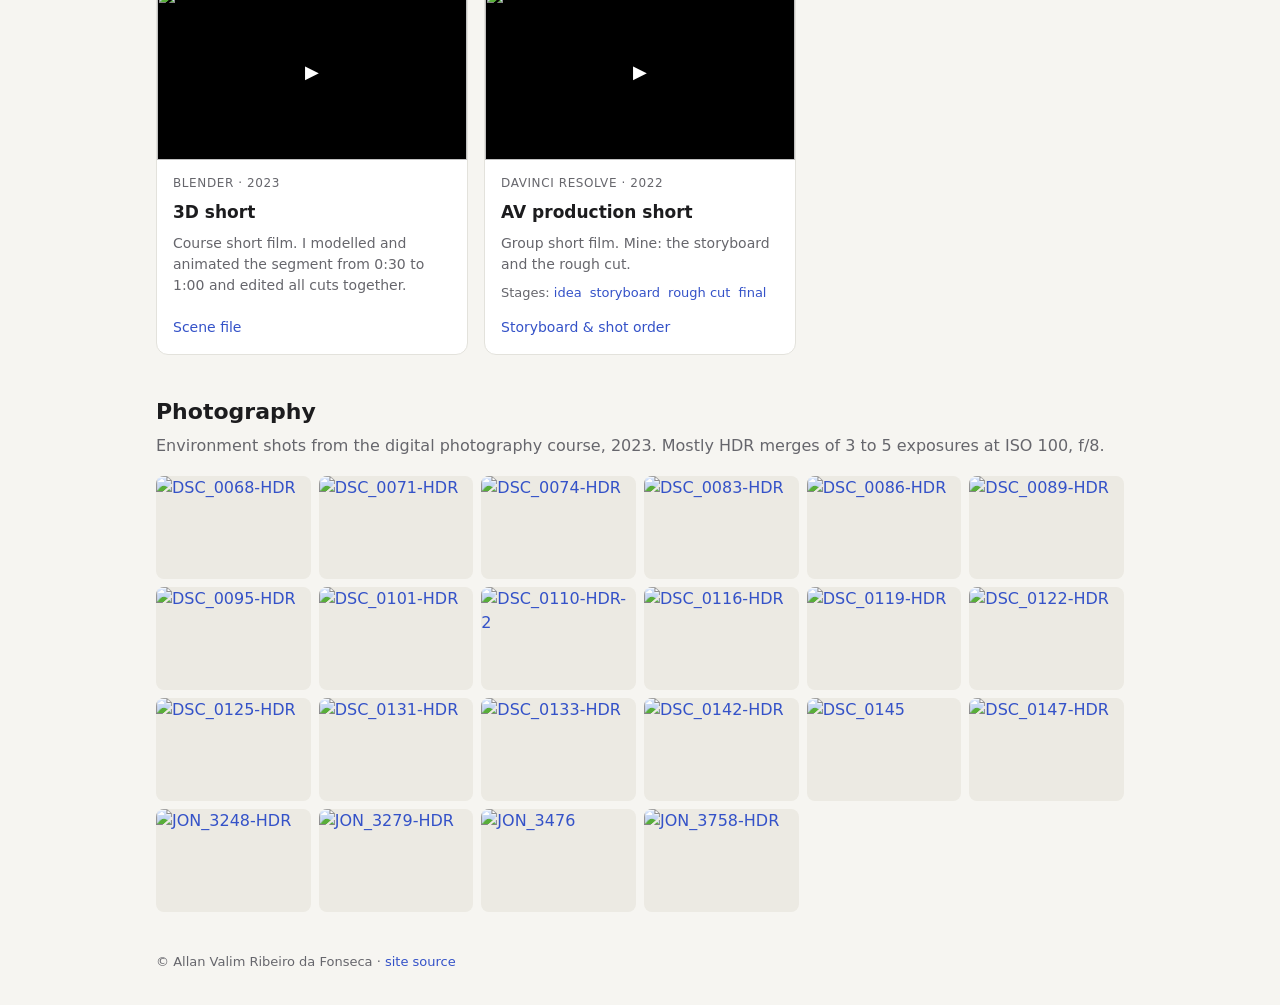
==== commit 137747a0: "Casus card: new image (flags, case blocks, exercise, Japanese lesson) and up-to-date description Co-" ====
--- a/index.html
+++ b/index.html
@@ -174,12 +174,12 @@
   <h2>Tools</h2>
   <div class="grid">
     <article class="card">
-      <a href="https://allan-valin.github.io/casus/"><img class="shot" src="/img/casus.png" alt="Casus: the first sentence of Caesar as blocks coloured by case"></a>
-      <div class="body">
-        <div class="meta">Svelte · Python · Whitaker's WORDS · 2026</div>
+      <a href="https://allan-valin.github.io/casus/"><img class="shot" src="/img/casus.png" alt="Casus: the language bar with flags, Caesar's first sentence as blocks coloured by case, a German gap exercise and a Japanese lesson with furigana"></a>
+      <div class="body">
+        <div class="meta">Svelte · Python · Wiktionary · Tatoeba · 2026</div>
         <h3>Casus</h3>
-        <p>A reader for classical Latin. The text stays on the page; its words become blocks coloured by case that you drag, pin and sort until the sentence's structure shows. Ambiguous endings are shown as ambiguous, never guessed. Dictionary in English and Portuguese, works on a phone.</p>
-        <div class="actions"><a href="https://allan-valin.github.io/casus/">Open</a><a href="https://github.com/allan-valin/casus">Source</a></div>
+        <p>A reader and course for twenty languages on three sites (Casus, Casus Asia, Casus World). The text stays on the page; its words become blocks coloured by case or role that you drag, pin and sort until the sentence's structure shows, with ambiguous endings shown as ambiguous, never guessed. A Learn tab follows each language's syllabus (JLPT, HSK 3.0, CEFR) with lessons, tables and thousands of exercises from real sentences; drills for endings and scripts. Interface in English and Portuguese, dark mode, colour schemes from each language's flags, works on a phone.</p>
+        <div class="actions"><a href="https://allan-valin.github.io/casus/">Open</a><a href="https://allan-valin.github.io/casus-asia/">Asia</a><a href="https://allan-valin.github.io/casus-world/">World</a><a href="https://github.com/allan-valin/casus">Source</a></div>
       </div>
     </article>
     <article class="card">
